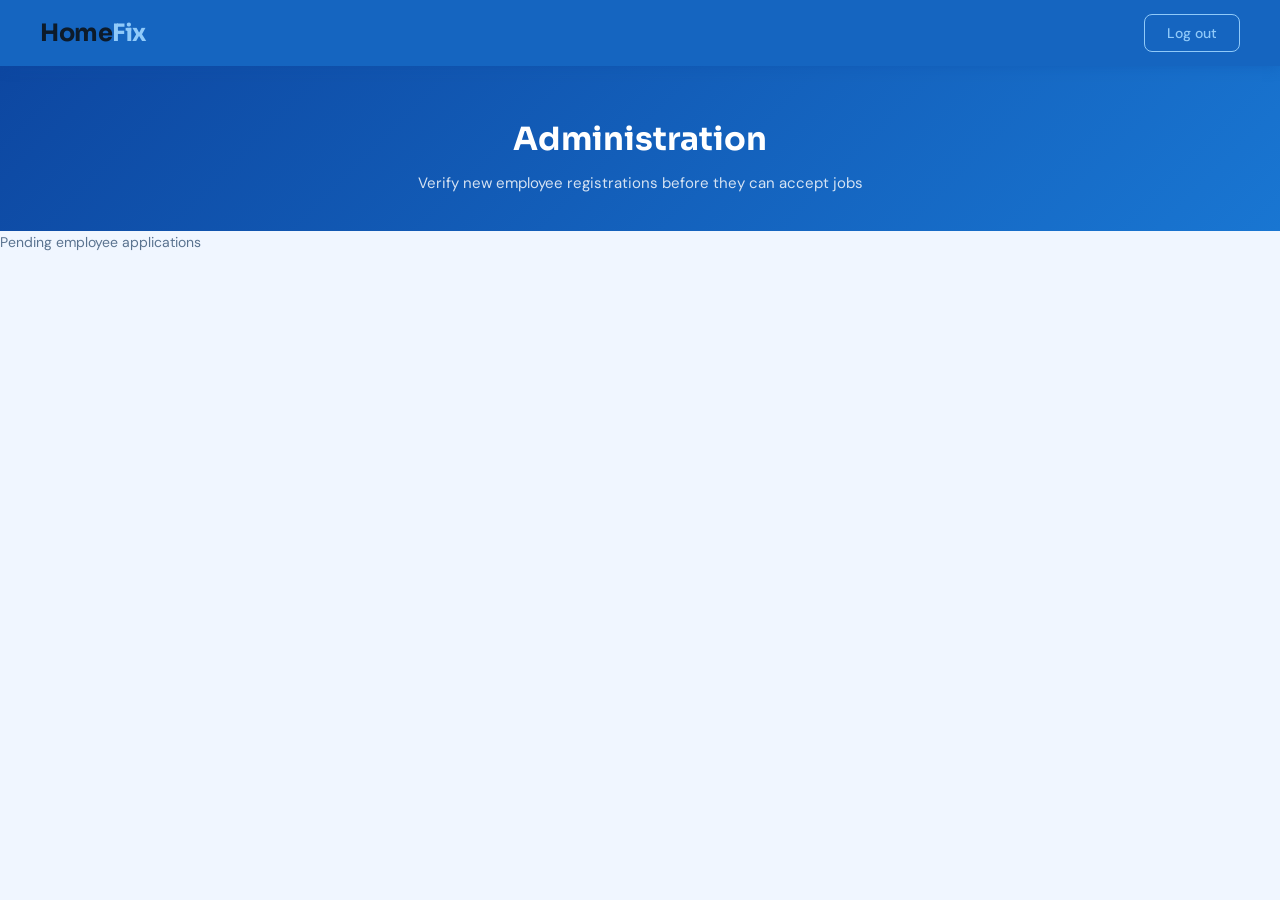
==== frontend-part/admin-panel.html @ 79eea4db "Add admin panel page" ====
<!DOCTYPE html>
<html lang="en">

<head>
    <meta charset="UTF-8" />
    <meta name="viewport" content="width=device-width, initial-scale=1.0" />
    <title>HomeFix – Admin</title>
    <link rel="stylesheet" href="style.css" />
    <link href="https://fonts.googleapis.com/css2?family=DM+Sans:wght@400;500;600&family=Sora:wght@600;700&display=swap"
        rel="stylesheet" />
</head>

<body>
    <nav class="nav">
        <a href="index.html" class="logo" style="text-decoration:none;color:inherit">Home<span>Fix</span></a>
        <div class="nav-btns">
            <button class="btn-outline" onclick="handleLogout()">Log out</button>
        </div>
    </nav>

    <section class="dash-search-section">
        <h1>Administration</h1>
        <p>Verify new employee registrations before they can accept jobs</p>
    </section>

    <section class="panel-stack">
        <div class="grid-header" style="margin:0 0 14px;">
            <span>Pending employee applications</span>
        </div>
        <div class="bookings-list" id="adminPendingList"></div>
        <p class="no-results" id="adminNoPending" style="display:none">No pending applications.</p>
    </section>

    <script src="mock-data.js"></script>
    <script src="app.js"></script>
</body>

</html>
---- frontend-part/style.css ----
/* --- Reset & Base --- */
*,
*::before,
*::after {
    margin: 0;
    padding: 0;
    box-sizing: border-box;
}

/*:root {
  --blue-dark:    #0d47a1;
  --blue-main:    #1565c0;
  --blue-mid:     #1976d2;
  --blue-light:   #42a5f5;
  --blue-pale:    #e3f2fd;
  --blue-soft:    #f0f6ff;
  --accent:       #90caf9;
  --white:        #ffffff;
  --text-primary: #0d1b2a;
  --text-muted:   #5a7390;
  --radius-sm:    8px;
  --radius-md:    12px;
  --radius-lg:    16px;
  --radius-xl:    24px;
  --shadow-card:  0 2px 16px rgba(21,101,192,.10);
  --font-head:    'Sora', sans-serif;
  --font-body:    'DM Sans', sans-serif;
}*/



:root {
    --blue-dark: #0d47a1;
    --blue-main: #1565c0;
    --blue-mid: #1976d2;
    --blue-light: #42a5f5;
    --blue-pale: #e3f2fd;
    --blue-soft: #f0f6ff;
    --accent: #90caf9;
    --white: #ffffff;
    --text-primary: #0d1b2a;
    --text-muted: #5a7390;
    --radius-sm: 8px;
    --radius-md: 12px;
    --radius-lg: 16px;
    --radius-xl: 24px;
    --shadow-card: 0 2px 16px rgba(21, 101, 192, .10);
    --font-head: 'Sora', sans-serif;
    --font-body: 'DM Sans', sans-serif;
}

html {
    scroll-behavior: smooth;
}

body {
    font-family: var(--font-body);
    background: var(--blue-soft);
    color: var(--text-primary);
    line-height: 1.6;
}

/* ===========================
   NAVBAR
   =========================== */
.nav {
    background: var(--blue-main);
    padding: 0 2.5rem;
    height: 66px;
    display: flex;
    align-items: center;
    justify-content: space-between;
    position: sticky;
    top: 0;
    z-index: 100;
    box-shadow: 0 2px 12px rgba(13, 71, 161, .25);
}

.logo {
    font-family: var(--font-head);
    font-size: 24px;
    font-weight: 700;
    color: var(--white);
    letter-spacing: -0.5px;
}

.logo span {
    color: var(--accent);
}

.nav-btns {
    display: flex;
    gap: 10px;
}

.btn-outline {
    background: transparent;
    border: 1.5px solid var(--accent);
    color: var(--accent);
    padding: 9px 22px;
    border-radius: var(--radius-sm);
    cursor: pointer;
    font-size: 14px;
    font-weight: 500;
    font-family: var(--font-body);
    transition: all .2s;
}

.btn-outline:hover {
    background: var(--accent);
    color: var(--blue-dark);
}

.btn-solid {
    background: var(--white);
    border: 1.5px solid var(--white);
    color: var(--blue-main);
    padding: 9px 22px;
    border-radius: var(--radius-sm);
    cursor: pointer;
    font-size: 14px;
    font-weight: 600;
    font-family: var(--font-body);
    transition: all .2s;
}

.btn-solid:hover {
    background: var(--blue-pale);
    border-color: var(--blue-pale);
}

/* ===========================
   HERO
   =========================== */
/*  .hero {
  background: linear-gradient(135deg, var(--blue-dark) 0%, var(--blue-main) 55%, var(--blue-mid) 100%);
  padding: 72px 2.5rem 80px;
  display: flex;
  align-items: center;
  justify-content: space-between;
  gap: 40px;
  flex-wrap: wrap;
} */

/* .hero {
  background: linear-gradient(135deg, var(--blue-dark) 0%, var(--blue-main) 55%, var(--blue-mid) 100%);
  padding: 72px 2.5rem 80px;
  display: flex;
  flex-direction: column;
  align-items: center;
  text-align: center;
  gap: 40px;
} */
.hero {
    background: linear-gradient(180deg, #03325c 0%, #5b82ad 50%, #073da7 100%);
    padding: 72px 2.5rem 80px;
    display: flex;
    flex-direction: column;
    align-items: center;
    text-align: center;
    gap: 40px;
}


.hero-content {
    flex: 1;
    min-width: 300px;
    max-width: 560px;
}

.hero-badge {
    display: inline-block;
    background: rgba(144, 202, 249, .18);
    color: var(--accent);
    border: 1px solid rgba(144, 202, 249, .35);
    padding: 6px 14px;
    border-radius: 100px;
    font-size: 13px;
    font-weight: 500;
    margin-bottom: 20px;
}

.hero h1 {
    font-family: var(--font-head);
    font-size: 46px;
    font-weight: 700;
    color: var(--white);
    line-height: 1.15;
    margin-bottom: 16px;
}

.hero h1 span {
    color: var(--accent);
}

.hero p {
    font-size: 16px;
    color: rgba(255, 255, 255, .82);
    margin-bottom: 32px;
    line-height: 1.7;
}

.search-bar {
    background: var(--white);
    border-radius: var(--radius-md);
    padding: 8px 8px 8px 16px;
    display: flex;
    align-items: center;
    gap: 10px;
    max-width: 500px;
    box-shadow: 0 4px 24px rgba(0, 0, 0, .18);
}

.search-bar input {
    flex: 1;
    border: none;
    outline: none;
    font-size: 15px;
    font-family: var(--font-body);
    color: var(--text-primary);
    background: transparent;
}

.search-bar button {
    background: var(--blue-main);
    color: var(--white);
    border: none;
    padding: 10px 22px;
    border-radius: var(--radius-sm);
    cursor: pointer;
    font-size: 14px;
    font-weight: 600;
    font-family: var(--font-body);
    transition: background .2s;
}

.search-bar button:hover {
    background: var(--blue-mid);
}

.hero-tags {
    display: flex;
    flex-wrap: wrap;
    gap: 8px;
    margin-top: 18px;
}

.hero-tags span {
    background: rgba(255, 255, 255, .12);
    color: rgba(255, 255, 255, .88);
    padding: 6px 14px;
    border-radius: 100px;
    font-size: 13px;
    cursor: pointer;
    border: 1px solid rgba(255, 255, 255, .2);
    transition: all .2s;
}

.hero-tags span:hover {
    background: rgba(255, 255, 255, .22);
    color: var(--white);
}

/* Hero visual cards 
.hero-visual {
  display: flex;
  flex-direction: column;
  gap: 12px;
  flex-shrink: 0;
} */


/*.hero-visual {
  display: flex;
  flex-direction: column;
  align-items: center;
  gap: 12px;
}

.hero-card { width: 320px; }
.hero-card:nth-child(2) { margin-left: 0; }
.hero-card:nth-child(3) { margin-left: 0; }*/
/* .hero-visual {
  display: flex;
  flex-wrap: wrap;
  justify-content: center;
  gap: 12px;
  max-width: 520px;
}

.hero-card { width: 240px; }
.hero-card:nth-child(2) { margin-left: 0; }
.hero-card:nth-child(3) { margin-left: 0; }  */
.hero-visual {
    display: flex;
    flex-direction: row;
    justify-content: center;
    gap: 20px;
    flex-wrap: nowrap;
}

.hero-card {
    width: 200px;
    margin-left: 0 !important;
}





.hero-card {
    background: rgba(255, 255, 255, .95);
    border-radius: var(--radius-md);
    padding: 14px 16px;
    display: flex;
    align-items: center;
    gap: 12px;
    min-width: 230px;
    box-shadow: var(--shadow-card);
    animation: floatIn .6s ease forwards;
    opacity: 0;
}

.hero-card:nth-child(1) {
    animation-delay: .1s;
}

.hero-card:nth-child(2) {
    animation-delay: .25s;
    margin-left: 20px;
}

.hero-card:nth-child(3) {
    animation-delay: .4s;
    margin-left: 10px;
}

@keyframes floatIn {
    from {
        opacity: 0;
        transform: translateY(16px);
    }

    to {
        opacity: 1;
        transform: translateY(0);
    }
}

.hc-avatar {
    width: 42px;
    height: 42px;
    border-radius: 50%;
    background: var(--blue-pale);
    color: var(--blue-main);
    font-size: 14px;
    font-weight: 600;
    display: flex;
    align-items: center;
    justify-content: center;
    flex-shrink: 0;
}

.hc-avatar.teal {
    background: #e0f2f1;
    color: #00695c;
}

.hc-avatar.amber {
    background: #fff8e1;
    color: #f57f17;
}

.hc-info {
    flex: 1;
}

.hc-info strong {
    display: block;
    font-size: 14px;
    font-weight: 600;
    color: var(--text-primary);
}

.hc-info span {
    font-size: 12px;
    color: var(--text-muted);
}

.hc-badge {
    background: #e8f5e9;
    color: #2e7d32;
    font-size: 11px;
    font-weight: 600;
    padding: 4px 10px;
    border-radius: 100px;
}

/* ===========================
   SERVICES
   =========================== */
.services {
    padding: 72px 2.5rem;
    background: var(--blue-soft);
}

.section-header {
    text-align: center;
    margin-bottom: 40px;
}

.section-header h2 {
    font-family: var(--font-head);
    font-size: 30px;
    font-weight: 700;
    color: var(--blue-main);
    margin-bottom: 8px;
}

.section-header p {
    font-size: 15px;
    color: var(--text-muted);
}

/*.cards {
  display: grid;
  grid-template-columns: repeat(auto-fit, minmax(150px, 1fr));
  gap: 16px;
  max-width: 900px;
  margin: 0 auto;
} */

.cards {
    display: grid;
    grid-template-columns: repeat(3, 1fr);
    gap: 16px;
    max-width: 560px;
    margin: 0 auto;
}




.card {
    background: var(--white);
    border-radius: var(--radius-lg);
    padding: 28px 14px 22px;
    cursor: pointer;
    border: 1.5px solid var(--blue-pale);
    transition: all .22s;
    display: flex;
    flex-direction: column;
    align-items: center;
    gap: 10px;
    text-align: center;
    box-shadow: var(--shadow-card);
}

.card:hover {
    border-color: var(--blue-main);
    background: #e8f4fe;
    transform: translateY(-3px);
    box-shadow: 0 6px 24px rgba(21, 101, 192, .16);
}

.card-icon {
    width: 56px;
    height: 56px;
    border-radius: 50%;
    background: var(--blue-pale);
    display: flex;
    align-items: center;
    justify-content: center;
    font-size: 24px;
}

.card h3 {
    font-size: 15px;
    font-weight: 600;
    color: var(--blue-main);
}

.card p {
    font-size: 12px;
    color: var(--text-muted);
    line-height: 1.5;
}

/* ===========================
   HOW IT WORKS
   =========================== */
.how {
    padding: 72px 2.5rem;
    background: var(--white);
}

.steps {
    display: flex;
    align-items: center;
    justify-content: center;
    flex-wrap: wrap;
    gap: 8px;
    max-width: 800px;
    margin: 0 auto;
}

.step {
    text-align: center;
    padding: 24px 20px;
    flex: 1;
    min-width: 160px;
    max-width: 210px;
}

.step-num {
    width: 44px;
    height: 44px;
    border-radius: 50%;
    background: var(--blue-main);
    color: var(--white);
    font-family: var(--font-head);
    font-size: 18px;
    font-weight: 700;
    display: flex;
    align-items: center;
    justify-content: center;
    margin: 0 auto 14px;
}

.step h4 {
    font-size: 16px;
    font-weight: 600;
    margin-bottom: 8px;
    color: var(--text-primary);
}

.step p {
    font-size: 13px;
    color: var(--text-muted);
    line-height: 1.6;
}

.step-arrow {
    font-size: 24px;
    color: var(--accent);
    font-weight: 300;
    padding-bottom: 20px;
    flex-shrink: 0;
}

/* ===========================
   STATS
   =========================== */
.stats {
    background: var(--blue-main);
    padding: 40px 2.5rem;
    display: flex;
    align-items: center;
    justify-content: center;
    flex-wrap: wrap;
    gap: 0;
}

.stat {
    display: flex;
    flex-direction: column;
    align-items: center;
    padding: 12px 48px;
}

.stat strong {
    font-family: var(--font-head);
    font-size: 34px;
    font-weight: 700;
    color: var(--white);
    line-height: 1.1;
}

.stat span {
    font-size: 13px;
    color: var(--accent);
    margin-top: 4px;
}

.stat-divider {
    width: 1px;
    height: 50px;
    background: rgba(144, 202, 249, .3);
}

/* ===========================
   CTA
   =========================== */
.cta {
    background: var(--blue-soft);
    padding: 72px 2.5rem;
    text-align: center;
}

.cta h2 {
    font-family: var(--font-head);
    font-size: 32px;
    font-weight: 700;
    color: var(--blue-main);
    margin-bottom: 10px;
}

.cta p {
    font-size: 15px;
    color: var(--text-muted);
    margin-bottom: 32px;
}

.cta-btns {
    display: flex;
    gap: 14px;
    justify-content: center;
    flex-wrap: wrap;
}

.btn-cta-white {
    background: var(--blue-main);
    color: var(--white);
    border: none;
    padding: 14px 32px;
    border-radius: var(--radius-sm);
    cursor: pointer;
    font-size: 15px;
    font-weight: 600;
    font-family: var(--font-body);
    transition: background .2s;
}

.btn-cta-white:hover {
    background: var(--blue-dark);
}

.btn-cta-ghost {
    background: transparent;
    color: var(--blue-main);
    border: 1.5px solid var(--blue-main);
    padding: 14px 32px;
    border-radius: var(--radius-sm);
    cursor: pointer;
    font-size: 15px;
    font-weight: 600;
    font-family: var(--font-body);
    transition: all .2s;
}

.btn-cta-ghost:hover {
    background: var(--blue-pale);
}

/* ===========================
   FOOTER
   =========================== */
.footer {
    background: var(--blue-dark);
    padding: 24px 2rem;
    text-align: center;
}

.footer-logo {
    font-family: var(--font-head);
    font-size: 20px;
    font-weight: 700;
    color: var(--white);
    margin-bottom: 6px;
}

.footer-logo span {
    color: var(--accent);
}

.footer p {
    font-size: 13px;
    color: var(--accent);
    opacity: .8;
}

/* ===========================
   MODAL
   =========================== */
.overlay {
    display: none;
    position: fixed;
    inset: 0;
    background: rgba(13, 27, 42, .55);
    z-index: 200;
    align-items: center;
    justify-content: center;
    padding: 16px;
    backdrop-filter: blur(2px);
}

.overlay.active {
    display: flex;
}

.modal {
    background: var(--white);
    border-radius: var(--radius-xl);
    padding: 36px 32px;
    width: 100%;
    max-width: 420px;
    position: relative;
    box-shadow: 0 16px 48px rgba(13, 71, 161, .22);
    animation: modalIn .25s ease;
}

@keyframes modalIn {
    from {
        opacity: 0;
        transform: scale(.96) translateY(10px);
    }

    to {
        opacity: 1;
        transform: scale(1) translateY(0);
    }
}

.close-btn {
    position: absolute;
    top: 16px;
    right: 18px;
    background: none;
    border: none;
    font-size: 18px;
    cursor: pointer;
    color: var(--text-muted);
    line-height: 1;
    transition: color .15s;
}

.close-btn:hover {
    color: var(--text-primary);
}

.modal h2 {
    font-family: var(--font-head);
    font-size: 24px;
    font-weight: 700;
    color: var(--blue-main);
    margin-bottom: 4px;
}

.modal-sub {
    font-size: 14px;
    color: var(--text-muted);
    margin-bottom: 22px;
}

.role-tabs {
    display: flex;
    gap: 8px;
    margin-bottom: 20px;
}

.role-tab {
    flex: 1;
    padding: 9px;
    border: 1.5px solid var(--blue-pale);
    border-radius: var(--radius-sm);
    cursor: pointer;
    font-size: 13px;
    font-weight: 500;
    color: var(--text-muted);
    background: #f8fbff;
    transition: all .2s;
    text-align: center;
    user-select: none;
}

.role-tab:hover {
    border-color: var(--accent);
    color: var(--blue-main);
}

.role-tab.active {
    border-color: var(--blue-main);
    color: var(--blue-main);
    background: var(--blue-pale);
    font-weight: 600;
}

.modal input,
.modal select {
    width: 100%;
    padding: 11px 14px;
    border: 1.5px solid var(--blue-pale);
    border-radius: var(--radius-sm);
    font-size: 14px;
    font-family: var(--font-body);
    margin-bottom: 14px;
    outline: none;
    background: #f8fbff;
    color: var(--text-primary);
    transition: border .2s;
}

.modal input:focus,
.modal select:focus {
    border-color: var(--blue-main);
    background: var(--white);
}

.forgot {
    text-align: right;
    margin-top: -8px;
    margin-bottom: 14px;
}

.forgot a {
    font-size: 13px;
    color: var(--blue-main);
    text-decoration: none;
}

.forgot a:hover {
    text-decoration: underline;
}

.btn-main {
    width: 100%;
    background: var(--blue-main);
    color: var(--white);
    border: none;
    padding: 13px;
    border-radius: var(--radius-sm);
    font-size: 15px;
    font-weight: 600;
    font-family: var(--font-body);
    cursor: pointer;
    transition: background .2s;
    margin-top: 4px;
}

.btn-main:hover {
    background: var(--blue-dark);
}

.switch {
    text-align: center;
    margin-top: 16px;
    font-size: 13px;
    color: var(--text-muted);
}

.switch a {
    color: var(--blue-main);
    cursor: pointer;
    font-weight: 600;
    text-decoration: none;
}

.switch a:hover {
    text-decoration: underline;
}

/* ===========================
   RESPONSIVE
   =========================== */
@media (max-width: 768px) {
    .hero {
        flex-direction: column;
        padding: 48px 1.5rem 56px;
        text-align: center;
    }

    .hero h1 {
        font-size: 34px;
    }

    .hero-tags {
        justify-content: center;
    }

    .hero-visual {
        width: 100%;
        align-items: center;
    }

    .hero-card {
        width: 100%;
        max-width: 320px;
    }

    .hero-card.offset,
    .hero-card.offset2 {
        margin-left: 0;
    }

    .nav {
        padding: 0 1rem;
    }

    .logo {
        font-size: 20px;
    }

    .steps {
        flex-direction: column;
    }

    .step-arrow {
        transform: rotate(90deg);
    }

    .stats {
        gap: 16px;
    }

    .stat-divider {
        display: none;
    }

    .stat {
        padding: 10px 20px;
    }

    .modal {
        padding: 28px 20px;
    }

    .cards {
        grid-template-columns: repeat(auto-fit, minmax(130px, 1fr));
    }
}

/* === USER DASHBOARD === */
.nav-link {
    color: #90caf9;
    text-decoration: none;
    font-size: 14px;
    font-weight: 500;
    padding: 9px 16px;
    transition: color .2s;
}

.nav-link:hover {
    color: #fff;
}

.dash-search-section {
    background: linear-gradient(135deg, #0d47a1, #1976d2);
    padding: 48px 2.5rem 36px;
    text-align: center;
    color: #fff;
}

.dash-search-section h1 {
    font-family: var(--font-head);
    font-size: 32px;
    font-weight: 700;
    margin-bottom: 6px;
}

.dash-search-section p {
    opacity: .82;
    font-size: 15px;
}

.filters {
    display: flex;
    gap: 12px;
    justify-content: center;
    flex-wrap: wrap;
    margin-top: 20px;
}

.filter-group {
    display: flex;
    flex-direction: column;
    align-items: flex-start;
    gap: 4px;
}

.filter-group label {
    font-size: 12px;
    color: rgba(255, 255, 255, .75);
    font-weight: 500;
}

.filter-group select {
    padding: 8px 14px;
    border-radius: var(--radius-sm);
    border: 1.5px solid rgba(255, 255, 255, .25);
    background: rgba(255, 255, 255, .12);
    color: #fff;
    font-size: 13px;
    font-family: var(--font-body);
    outline: none;
    cursor: pointer;
    min-width: 140px;
}

.filter-group select option {
    background: #1565c0;
    color: #fff;
}

.cat-pills {
    display: flex;
    flex-wrap: wrap;
    gap: 8px;
    justify-content: center;
    margin-top: 20px;
}

.pill {
    background: rgba(255, 255, 255, .12);
    color: rgba(255, 255, 255, .88);
    border: 1px solid rgba(255, 255, 255, .22);
    padding: 7px 16px;
    border-radius: 100px;
    font-size: 13px;
    cursor: pointer;
    transition: all .2s;
}

.pill:hover,
.pill.active {
    background: #fff;
    color: #1565c0;
    font-weight: 600;
    border-color: #fff;
}

.emp-grid-section {
    padding: 36px 2.5rem 60px;
    max-width: 1100px;
    margin: 0 auto;
}

.grid-header {
    font-size: 14px;
    color: var(--text-muted);
    margin-bottom: 20px;
}

.emp-grid {
    display: grid;
    grid-template-columns: repeat(auto-fill, minmax(240px, 1fr));
    gap: 20px;
}

.emp-card {
    background: #fff;
    border-radius: var(--radius-lg);
    padding: 24px 20px;
    border: 1.5px solid var(--blue-pale);
    box-shadow: var(--shadow-card);
    transition: all .22s;
    display: flex;
    flex-direction: column;
    gap: 10px;
}

.emp-card:hover {
    border-color: var(--blue-main);
    transform: translateY(-3px);
    box-shadow: 0 6px 24px rgba(21, 101, 192, .16);
}

.emp-card-top {
    display: flex;
    align-items: center;
    gap: 12px;
}

.emp-avatar {
    width: 50px;
    height: 50px;
    border-radius: 50%;
    background: var(--blue-pale);
    color: var(--blue-main);
    font-size: 16px;
    font-weight: 600;
    display: flex;
    align-items: center;
    justify-content: center;
    flex-shrink: 0;
    font-family: var(--font-head);
}

.emp-name {
    font-size: 15px;
    font-weight: 600;
    color: var(--text-primary);
}

.emp-service {
    font-size: 12px;
    color: var(--blue-main);
    background: var(--blue-pale);
    padding: 3px 10px;
    border-radius: 100px;
    font-weight: 500;
    display: inline-block;
}

.emp-rating {
    font-size: 13px;
    color: var(--text-muted);
}

.emp-rating strong {
    color: var(--text-primary);
}

.emp-bio {
    font-size: 13px;
    color: var(--text-muted);
    line-height: 1.55;
}

.emp-avail {
    font-size: 12px;
    font-weight: 600;
    padding: 4px 10px;
    border-radius: 100px;
    display: inline-block;
    width: fit-content;
}

.emp-avail.available {
    background: #e8f5e9;
    color: #2e7d32;
}

.emp-avail.busy {
    background: #fff3e0;
    color: #e65100;
}

.emp-card .btn-profile {
    margin-top: 4px;
    width: 100%;
    background: var(--blue-main);
    color: #fff;
    border: none;
    padding: 10px;
    border-radius: var(--radius-sm);
    font-size: 14px;
    font-weight: 600;
    font-family: var(--font-body);
    cursor: pointer;
    transition: background .2s;
}

.emp-card .btn-profile:hover {
    background: var(--blue-dark);
}

.no-results {
    text-align: center;
    color: var(--text-muted);
    font-size: 15px;
    padding: 48px 0;
}

@media (max-width: 768px) {
    .emp-grid-section {
        padding: 24px 1rem 40px;
    }

    .dash-search-section {
        padding: 36px 1rem 28px;
    }

    .dash-search-section h1 {
        font-size: 24px;
    }
}

/* === EMPLOYEE PROFILE === */
.profile-section {
    padding: 40px 2.5rem 60px;
    max-width: 1000px;
    margin: 0 auto;
}

.profile-card {
    display: flex;
    gap: 32px;
    align-items: flex-start;
    flex-wrap: wrap;
}

.profile-left {
    background: #fff;
    border-radius: var(--radius-lg);
    border: 1.5px solid var(--blue-pale);
    box-shadow: var(--shadow-card);
    padding: 32px 24px;
    display: flex;
    flex-direction: column;
    align-items: center;
    gap: 12px;
    text-align: center;
    flex: 0 0 240px;
}

.profile-avatar {
    width: 80px;
    height: 80px;
    border-radius: 50%;
    background: var(--blue-pale);
    color: var(--blue-main);
    font-size: 26px;
    font-weight: 700;
    display: flex;
    align-items: center;
    justify-content: center;
    font-family: var(--font-head);
}

.profile-name {
    font-family: var(--font-head);
    font-size: 20px;
    font-weight: 700;
    color: var(--text-primary);
}

.profile-rating {
    font-size: 14px;
    color: var(--text-muted);
}

.profile-rating strong {
    color: var(--text-primary);
}

.profile-bio {
    font-size: 13px;
    color: var(--text-muted);
    line-height: 1.6;
}

/*    .btn-whatsapp {
    display: flex;
    align-items: center;
    gap: 8px;
    background: #25d366;
    color: #fff;
    text-decoration: none;
    padding: 12px 20px;
    border-radius: var(--radius-sm);
    font-size: 14px;
    font-weight: 600;
    font-family: var(--font-body);
    transition: background .2s;
    margin-top: 6px;
    width: 100%;
    justify-content: center;
}

.btn-whatsapp:hover {
    background: #1ebe57;
} */

.profile-right {
    flex: 1;
    min-width: 280px;
    display: flex;
    flex-direction: column;
    gap: 24px;
}

.reviews-header h2 {
    font-family: var(--font-head);
    font-size: 20px;
    font-weight: 700;
    color: var(--blue-main);
}

.reviews-list {
    display: flex;
    flex-direction: column;
    gap: 14px;
}

.review-item {
    background: #fff;
    border-radius: var(--radius-md);
    border: 1.5px solid var(--blue-pale);
    padding: 16px 18px;
    box-shadow: var(--shadow-card);
}

.review-top {
    display: flex;
    align-items: center;
    justify-content: space-between;
    margin-bottom: 6px;
}

.review-author {
    font-size: 14px;
    font-weight: 600;
    color: var(--text-primary);
}

.review-stars {
    color: #f59e0b;
    font-size: 14px;
}

.review-date {
    font-size: 12px;
    color: var(--text-muted);
    margin-bottom: 8px;
}

.review-text {
    font-size: 13px;
    color: var(--text-muted);
    line-height: 1.6;
}

.review-form {
    background: #fff;
    border-radius: var(--radius-lg);
    border: 1.5px solid var(--blue-pale);
    padding: 24px 20px;
    box-shadow: var(--shadow-card);
    display: flex;
    flex-direction: column;
    gap: 14px;
}

.review-form h3 {
    font-family: var(--font-head);
    font-size: 17px;
    font-weight: 700;
    color: var(--blue-main);
}

.star-picker {
    display: flex;
    gap: 6px;
}

.star-picker span {
    font-size: 28px;
    color: #d1d5db;
    cursor: pointer;
    transition: color .15s;
    line-height: 1;
}

.star-picker span.active {
    color: #f59e0b;
}

.review-form textarea {
    width: 100%;
    padding: 11px 14px;
    border: 1.5px solid var(--blue-pale);
    border-radius: var(--radius-sm);
    font-size: 14px;
    font-family: var(--font-body);
    outline: none;
    resize: vertical;
    min-height: 90px;
    color: var(--text-primary);
    background: #f8fbff;
    transition: border .2s;
}

.review-form textarea:focus {
    border-color: var(--blue-main);
    background: #fff;
}

@media (max-width: 768px) {
    .profile-section {
        padding: 24px 1rem 40px;
    }

    .profile-left {
        flex: 1 1 100%;
    }
}

/* ===========================
   MY ACCOUNT

.account-section {
  max-width: 860px;
  margin: 0 auto;
  padding: 40px 2.5rem 60px;
}
 
.account-header {
  display: flex;
  align-items: center;
  gap: 18px;
  margin-bottom: 32px;
}
 
.account-avatar {
  width: 68px;
  height: 68px;
  border-radius: 50%;
  background: var(--blue-pale);
  color: var(--blue-main);
  font-size: 22px;
  font-weight: 700;
  font-family: var(--font-head);
  display: flex;
  align-items: center;
  justify-content: center;
  flex-shrink: 0;
}
 
.account-header h1 {
  font-family: var(--font-head);
  font-size: 22px;
  font-weight: 700;
  color: var(--text-primary);
  margin-bottom: 4px;
}
.account-header p { font-size: 14px; color: var(--text-muted); }
 
.account-tabs {
  display: flex;
  gap: 4px;
  border-bottom: 2px solid var(--blue-pale);
  margin-bottom: 28px;
}
 
.acc-tab {
  background: none;
  border: none;
  padding: 10px 24px;
  font-size: 15px;
  font-weight: 500;
  font-family: var(--font-body);
  color: var(--text-muted);
  cursor: pointer;
  border-bottom: 2.5px solid transparent;
  margin-bottom: -2px;
  transition: all .2s;
}
.acc-tab:hover { color: var(--blue-main); }
.acc-tab.active {
  color: var(--blue-main);
  border-bottom-color: var(--blue-main);
  font-weight: 600;
}
 
.form-card {
  background: #fff;
  border-radius: var(--radius-lg);
  border: 1.5px solid var(--blue-pale);
  padding: 28px 24px;
  box-shadow: var(--shadow-card);
}
 
.form-card h2 {
  font-family: var(--font-head);
  font-size: 17px;
  font-weight: 700;
  color: var(--blue-main);
  margin-bottom: 20px;
}
 
.form-row {
  display: grid;
  grid-template-columns: 1fr 1fr;
  gap: 16px;
  margin-bottom: 16px;
}
 
.form-group { display: flex; flex-direction: column; gap: 6px; }
.form-group label { font-size: 13px; font-weight: 500; color: var(--text-muted); }
.form-group input {
  padding: 10px 14px;
  border: 1.5px solid var(--blue-pale);
  border-radius: var(--radius-sm);
  font-size: 14px;
  font-family: var(--font-body);
  outline: none;
  background: #f8fbff;
  color: var(--text-primary);
  transition: border .2s;
}
.form-group input:focus { border-color: var(--blue-main); background: #fff; }
 
.bookings-list { display: flex; flex-direction: column; gap: 14px; }
 
.booking-card {
  background: #fff;
  border-radius: var(--radius-lg);
  border: 1.5px solid var(--blue-pale);
  padding: 18px 20px;
  box-shadow: var(--shadow-card);
  display: flex;
  align-items: center;
  gap: 16px;
  flex-wrap: wrap;
}
 
.booking-avatar {
  width: 46px;
  height: 46px;
  border-radius: 50%;
  background: var(--blue-pale);
  color: var(--blue-main);
  font-size: 14px;
  font-weight: 700;
  font-family: var(--font-head);
  display: flex;
  align-items: center;
  justify-content: center;
  flex-shrink: 0;
}
 
.booking-info { flex: 1; min-width: 140px; }
.booking-info strong { display: block; font-size: 15px; font-weight: 600; color: var(--text-primary); }
.booking-info span   { font-size: 13px; color: var(--text-muted); }
.booking-date        { font-size: 13px; color: var(--text-muted); }
 
.booking-status {
  font-size: 12px;
  font-weight: 600;
  padding: 4px 12px;
  border-radius: 100px;
}
.booking-status.contacted { background: #e3f2fd; color: #1565c0; }
.booking-status.completed { background: #e8f5e9; color: #2e7d32; }
 
.booking-card .btn-view {
  background: transparent;
  border: 1.5px solid var(--blue-main);
  color: var(--blue-main);
  padding: 7px 16px;
  border-radius: var(--radius-sm);
  font-size: 13px;
  font-weight: 600;
  font-family: var(--font-body);
  cursor: pointer;
  transition: all .2s;
}
.booking-card .btn-view:hover { background: var(--blue-main); color: #fff; }
 
.btn-complete {
  background: #e8f5e9;
  border: 1.5px solid #2e7d32;
  color: #2e7d32;
  padding: 7px 16px;
  border-radius: var(--radius-sm);
  font-size: 13px;
  font-weight: 600;
  font-family: var(--font-body);
  cursor: pointer;
  transition: all .2s;
}
.btn-complete:hover { background: #2e7d32; color: #fff; }
 

@media (max-width: 768px) {
  .hero { flex-direction: column; padding: 48px 1.5rem 56px; text-align: center; }
  .hero h1 { font-size: 34px; }
  .hero-tags { justify-content: center; }
  .hero-visual { width: 100%; align-items: center; }
  .hero-card { width: 100%; max-width: 320px; }
  .hero-card.offset, .hero-card.offset2 { margin-left: 0; }
  .nav { padding: 0 1rem; }
  .logo { font-size: 20px; }
  .steps { flex-direction: column; }
  .step-arrow { transform: rotate(90deg); }
  .stats { gap: 16px; }
  .stat-divider { display: none; }
  .stat { padding: 10px 20px; }
  .modal { padding: 28px 20px; }
  .cards { grid-template-columns: repeat(auto-fit, minmax(130px, 1fr)); }
  .emp-grid-section { padding: 24px 1rem 40px; }
  .dash-search-section { padding: 36px 1rem 28px; }
  .dash-search-section h1 { font-size: 24px; }
  .profile-section { padding: 24px 1rem 40px; }
  .profile-left { flex: 1 1 100%; }
  .account-section { padding: 24px 1rem 40px; }
  .form-row { grid-template-columns: 1fr; }
} =========================== */
/* === MY ACCOUNT === */
.account-section {
    max-width: 860px;
    margin: 0 auto;
    padding: 40px 2.5rem 60px;
}

.account-header {
    display: flex;
    align-items: center;
    gap: 18px;
    margin-bottom: 32px;
}

.account-avatar {
    width: 68px;
    height: 68px;
    border-radius: 50%;
    background: var(--blue-pale);
    color: var(--blue-main);
    font-size: 22px;
    font-weight: 700;
    font-family: var(--font-head);
    display: flex;
    align-items: center;
    justify-content: center;
    flex-shrink: 0;
}

.account-header h1 {
    font-family: var(--font-head);
    font-size: 22px;
    font-weight: 700;
    color: var(--text-primary);
    margin-bottom: 4px;
}

.account-header p {
    font-size: 14px;
    color: var(--text-muted);
}

.account-tabs {
    display: flex;
    gap: 4px;
    border-bottom: 2px solid var(--blue-pale);
    margin-bottom: 28px;
}

.acc-tab {
    background: none;
    border: none;
    padding: 10px 24px;
    font-size: 15px;
    font-weight: 500;
    font-family: var(--font-body);
    color: var(--text-muted);
    cursor: pointer;
    border-bottom: 2.5px solid transparent;
    margin-bottom: -2px;
    transition: all .2s;
}

.acc-tab:hover {
    color: var(--blue-main);
}

.acc-tab.active {
    color: var(--blue-main);
    border-bottom-color: var(--blue-main);
    font-weight: 600;
}

.form-card {
    background: #fff;
    border-radius: var(--radius-lg);
    border: 1.5px solid var(--blue-pale);
    padding: 28px 24px;
    box-shadow: var(--shadow-card);
}

.form-card h2 {
    font-family: var(--font-head);
    font-size: 17px;
    font-weight: 700;
    color: var(--blue-main);
    margin-bottom: 20px;
}

.form-row {
    display: grid;
    grid-template-columns: 1fr 1fr;
    gap: 16px;
    margin-bottom: 16px;
}

.form-group {
    display: flex;
    flex-direction: column;
    gap: 6px;
}

.form-group label {
    font-size: 13px;
    font-weight: 500;
    color: var(--text-muted);
}

.form-group input {
    padding: 10px 14px;
    border: 1.5px solid var(--blue-pale);
    border-radius: var(--radius-sm);
    font-size: 14px;
    font-family: var(--font-body);
    outline: none;
    background: #f8fbff;
    color: var(--text-primary);
    transition: border .2s;
}

.form-group input:focus {
    border-color: var(--blue-main);
    background: #fff;
}

.bookings-list {
    display: flex;
    flex-direction: column;
    gap: 14px;
}

.booking-card {
    background: #fff;
    border-radius: var(--radius-lg);
    border: 1.5px solid var(--blue-pale);
    padding: 18px 20px;
    box-shadow: var(--shadow-card);
    display: flex;
    align-items: center;
    gap: 16px;
    flex-wrap: wrap;
}

.booking-avatar {
    width: 46px;
    height: 46px;
    border-radius: 50%;
    background: var(--blue-pale);
    color: var(--blue-main);
    font-size: 14px;
    font-weight: 700;
    font-family: var(--font-head);
    display: flex;
    align-items: center;
    justify-content: center;
    flex-shrink: 0;
}

.booking-info {
    flex: 1;
    min-width: 140px;
}

.booking-info strong {
    display: block;
    font-size: 15px;
    font-weight: 600;
    color: var(--text-primary);
}

.booking-info span {
    font-size: 13px;
    color: var(--text-muted);
}

.booking-date {
    font-size: 13px;
    color: var(--text-muted);
}

.booking-status {
    font-size: 12px;
    font-weight: 600;
    padding: 4px 12px;
    border-radius: 100px;
}

.booking-status.contacted {
    background: #e3f2fd;
    color: #1565c0;
}

.booking-status.completed {
    background: #e8f5e9;
    color: #2e7d32;
}

.booking-card .btn-view {
    background: transparent;
    border: 1.5px solid var(--blue-main);
    color: var(--blue-main);
    padding: 7px 16px;
    border-radius: var(--radius-sm);
    font-size: 13px;
    font-weight: 600;
    font-family: var(--font-body);
    cursor: pointer;
    transition: all .2s;
}

.booking-card .btn-view:hover {
    background: var(--blue-main);
    color: #fff;
}

.btn-complete {
    background: #e8f5e9;
    border: 1.5px solid #2e7d32;
    color: #2e7d32;
    padding: 7px 16px;
    border-radius: var(--radius-sm);
    font-size: 13px;
    font-weight: 600;
    font-family: var(--font-body);
    cursor: pointer;
    transition: all .2s;
}

.btn-complete:hover {
    background: #2e7d32;
    color: #fff;
}

@media (max-width: 768px) {
    .account-section {
        padding: 24px 1rem 40px;
    }

    .form-row {
        grid-template-columns: 1fr;
    }
}

.emp-meta {
    display: flex;
    gap: 12px;
    align-items: center;
}

.emp-area,
.emp-price {
    font-size: 13px;
    color: var(--text-muted);
    font-weight: 500;
}

.btn-request {
    background: var(--blue-main);
    color: #fff;
    border: none;
    padding: 12px 20px;
    border-radius: var(--radius-sm);
    font-size: 14px;
    font-weight: 600;
    font-family: var(--font-body);
    cursor: pointer;
    transition: background .2s;
    margin-top: 6px;
    width: 100%;
}

.btn-request:hover {
    background: var(--blue-dark);
}

.booking-status.pending {
    background: #fff8e1;
    color: #f57f17;
}

.booking-status.confirmed {
    background: #e8f5e9;
    color: #2e7d32;
}

.booking-status.rejected {
    background: #ffebee;
    color: #c62828;
}

.booking-status.cancelled {
    background: #f3e5f5;
    color: #6a1b9a;
}

.booking-status.completed {
    background: #e8f5e9;
    color: #2e7d32;
}

.btn-cancel {
    background: #ffebee;
    border: 1.5px solid #c62828;
    color: #c62828;
    padding: 7px 16px;
    border-radius: var(--radius-sm);
    font-size: 13px;
    font-weight: 600;
    font-family: var(--font-body);
    cursor: pointer;
    transition: all .2s;
}

.btn-cancel:hover {
    background: #c62828;
    color: #fff;
}

/* === PHOTO UPLOAD === */
.photo-upload {
    display: flex;
    align-items: center;
    gap: 14px;
    margin-bottom: 14px;
}

.photo-preview-circle {
    width: 56px;
    height: 56px;
    border-radius: 50%;
    background: var(--blue-pale);
    display: flex;
    align-items: center;
    justify-content: center;
    font-size: 20px;
    overflow: hidden;
    flex-shrink: 0;
}

.photo-label {
    background: transparent;
    border: 1.5px solid var(--blue-main);
    color: var(--blue-main);
    padding: 8px 16px;
    border-radius: var(--radius-sm);
    font-size: 13px;
    font-weight: 600;
    font-family: var(--font-body);
    cursor: pointer;
    transition: all .2s;
}

.photo-label:hover {
    background: var(--blue-pale);
}

.change-photo-link {
    font-size: 13px;
    color: var(--blue-main);
    cursor: pointer;
    text-decoration: underline;
    font-family: var(--font-body);
    margin-top: 4px;
}

.account-header-info {
    display: flex;
    flex-direction: column;
    gap: 4px;
}
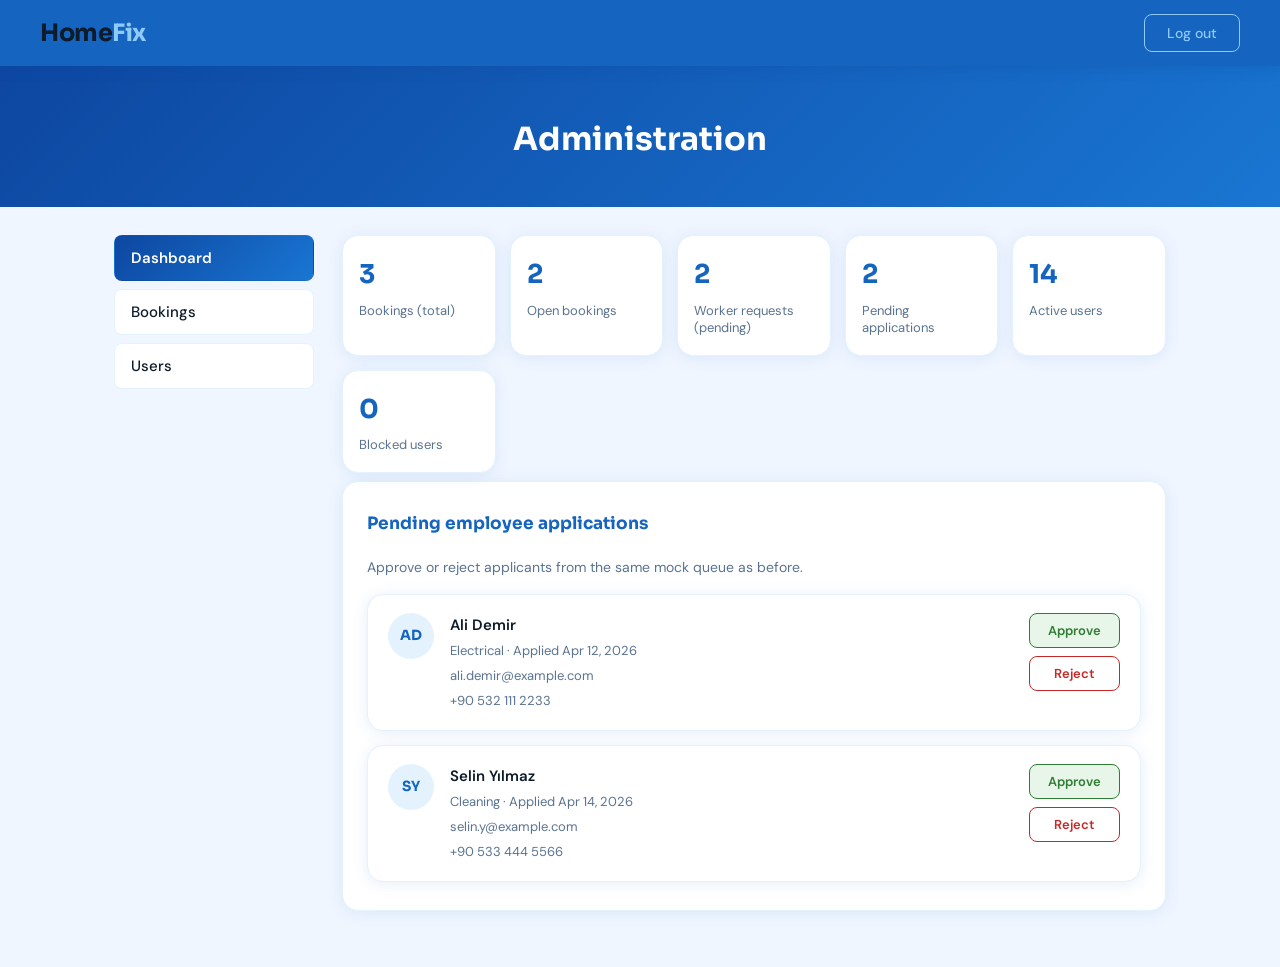
==== commit 983407a7: "Update admin panel page" ====
--- a/frontend-part/admin-panel.html
+++ b/frontend-part/admin-panel.html
@@ -10,7 +10,8 @@
         rel="stylesheet" />
 </head>
 
-<body>
+<body class="page-admin">
+
     <nav class="nav">
         <a href="index.html" class="logo" style="text-decoration:none;color:inherit">Home<span>Fix</span></a>
         <div class="nav-btns">
@@ -20,19 +21,107 @@
 
     <section class="dash-search-section">
         <h1>Administration</h1>
-        <p>Verify new employee registrations before they can accept jobs</p>
     </section>
 
-    <section class="panel-stack">
-        <div class="grid-header" style="margin:0 0 14px;">
-            <span>Pending employee applications</span>
+    <div class="admin-shell" id="adminShell">
+        <aside class="admin-sidebar" role="navigation" aria-label="Admin sections">
+            <button type="button" class="admin-nav-btn active" data-admin-section="dashboard">Dashboard</button>
+            <button type="button" class="admin-nav-btn" data-admin-section="bookings">Bookings</button>
+            <button type="button" class="admin-nav-btn" data-admin-section="users">Users</button>
+        </aside>
+
+        <main class="admin-main">
+
+            <section id="admin-section-dashboard" class="admin-section">
+                <div class="admin-stat-grid" id="adminDashboardStats"></div>
+
+                <div class="form-card" style="margin-top:8px;">
+                    <h2>Pending employee applications</h2>
+                    <p class="panel-hint">Approve or reject applicants from the same mock queue as before.</p>
+                    <div class="bookings-list" id="adminPendingList"></div>
+                    <p class="no-results" id="adminNoPending" style="display:none">No pending applications.</p>
+                </div>
+            </section>
+
+            <section id="admin-section-bookings" class="admin-section" hidden>
+                <div class="form-card">
+                    <h2>All bookings</h2>
+                    <p class="panel-hint">Same data as customer “My Account” bookings; changes stay in sync for the
+                        demo.</p>
+                    <div class="admin-toolbar">
+                        <div class="filter-group" style="margin:0;min-width:180px;">
+                            <label for="adminBookingFilter">Status</label>
+                            <select id="adminBookingFilter">
+                                <option value="all">All</option>
+                                <option value="pending">Pending / confirmed</option>
+                                <option value="completed">Completed</option>
+                                <option value="cancelled">Cancelled</option>
+                            </select>
+                        </div>
+                        <div class="search-bar admin-toolbar-search">
+                            <input type="search" id="adminBookingSearch" placeholder="Search customer, pro, service…"
+                                autocomplete="off" />
+                        </div>
+                    </div>
+                    <div class="admin-table-wrap">
+                        <table class="admin-table" id="adminBookingsTable">
+                            <thead>
+                                <tr>
+                                    <th>Service</th>
+                                    <th>Customer</th>
+                                    <th>Professional</th>
+                                    <th>Status</th>
+                                    <th>Date</th>
+                                    <th>Actions</th>
+                                </tr>
+                            </thead>
+                            <tbody id="adminBookingsTableBody"></tbody>
+                        </table>
+                    </div>
+                    <p class="no-results" id="adminNoBookings" style="display:none">No bookings match your filters.</p>
+                </div>
+            </section>
+
+            <section id="admin-section-users" class="admin-section" hidden>
+                <div class="form-card">
+                    <h2>Users</h2>
+                    <p class="panel-hint">Built from employees, booking customers, worker requests, applicants, and a
+                        demo admin row.</p>
+                    <div class="admin-toolbar">
+                        <div class="search-bar admin-toolbar-search" style="max-width:100%;">
+                            <input type="search" id="adminUserSearch" placeholder="Search by name or role…"
+                                autocomplete="off" />
+                        </div>
+                    </div>
+                    <div class="admin-table-wrap">
+                        <table class="admin-table" id="adminUsersTable">
+                            <thead>
+                                <tr>
+                                    <th>Name</th>
+                                    <th>Role</th>
+                                    <th>Status</th>
+                                    <th>Action</th>
+                                </tr>
+                            </thead>
+                            <tbody id="adminUsersTableBody"></tbody>
+                        </table>
+                    </div>
+                    <p class="no-results" id="adminNoUsers" style="display:none">No users match your search.</p>
+                </div>
+            </section>
+
+        </main>
+    </div>
+
+    <div class="overlay" id="adminDetailOverlay" onclick="closeAdminDetailOutside(event)">
+        <div class="modal admin-detail-modal" role="dialog" aria-modal="true" onclick="event.stopPropagation()">
+            <button type="button" class="close-btn" onclick="closeAdminDetailModal()">✕</button>
+            <div id="adminDetailModalBody"></div>
         </div>
-        <div class="bookings-list" id="adminPendingList"></div>
-        <p class="no-results" id="adminNoPending" style="display:none">No pending applications.</p>
-    </section>
+    </div>
 
     <script src="mock-data.js"></script>
     <script src="app.js"></script>
 </body>
 
-</html>
+</html>
--- a/frontend-part/style.css
+++ b/frontend-part/style.css
@@ -783,6 +783,23 @@
     color: var(--blue-main);
     background: var(--blue-pale);
     font-weight: 600;
+}
+
+.login-demo-hint {
+    font-size: 12px;
+    color: var(--text-muted);
+    line-height: 1.45;
+    margin: -8px 0 14px;
+}
+
+.login-error {
+    font-size: 13px;
+    color: #c62828;
+    margin-bottom: 12px;
+    padding: 8px 10px;
+    border-radius: var(--radius-sm);
+    background: #ffebee;
+    border: 1px solid #ffcdd2;
 }
 
 .modal input,
@@ -1955,4 +1972,333 @@
     display: flex;
     flex-direction: column;
     gap: 4px;
+}
+
+/* === Employee & admin panels === */
+.panel-stack {
+    max-width: 860px;
+    margin: 0 auto;
+    padding: 32px 1.5rem 56px;
+}
+
+.panel-hint {
+    font-size: 14px;
+    color: var(--text-muted);
+    margin: 0 0 16px;
+    line-height: 1.45;
+}
+
+.panel-availability-card h2 {
+    margin-bottom: 8px;
+}
+
+.avail-toggle {
+    display: flex;
+    align-items: center;
+    gap: 10px;
+    font-size: 15px;
+    font-weight: 500;
+    color: var(--text-primary);
+    cursor: pointer;
+    font-family: var(--font-body);
+}
+
+.avail-toggle input {
+    width: 18px;
+    height: 18px;
+    accent-color: var(--blue-main);
+    cursor: pointer;
+}
+
+.worker-request-card,
+.admin-pending-card {
+    align-items: flex-start;
+}
+
+.request-detail {
+    font-size: 13px;
+    color: var(--text-muted);
+    margin-top: 4px;
+}
+
+.request-problem {
+    font-size: 14px;
+    color: var(--text-primary);
+    margin: 10px 0 0;
+    line-height: 1.45;
+}
+
+.worker-request-actions {
+    display: flex;
+    flex-direction: column;
+    gap: 8px;
+    flex-shrink: 0;
+}
+
+.btn-accept {
+    background: #e8f5e9;
+    border: 1.5px solid #2e7d32;
+    color: #2e7d32;
+    padding: 8px 18px;
+    border-radius: var(--radius-sm);
+    font-size: 13px;
+    font-weight: 600;
+    font-family: var(--font-body);
+    cursor: pointer;
+    transition: all 0.2s;
+}
+
+.btn-accept:hover {
+    background: #2e7d32;
+    color: #fff;
+}
+
+.btn-reject-worker {
+    background: #fff;
+    border: 1.5px solid #c62828;
+    color: #c62828;
+    padding: 8px 18px;
+    border-radius: var(--radius-sm);
+    font-size: 13px;
+    font-weight: 600;
+    font-family: var(--font-body);
+    cursor: pointer;
+    transition: all 0.2s;
+}
+
+.btn-reject-worker:hover {
+    background: #ffebee;
+}
+
+@media (max-width: 640px) {
+    .worker-request-card,
+    .admin-pending-card {
+        flex-direction: column;
+    }
+
+    .worker-request-actions {
+        flex-direction: row;
+        width: 100%;
+    }
+
+    .worker-request-actions .btn-accept,
+    .worker-request-actions .btn-reject-worker {
+        flex: 1;
+    }
+}
+
+/* === Admin single-page layout === */
+.page-admin .admin-shell {
+    display: flex;
+    max-width: 1100px;
+    margin: 0 auto;
+    padding: 28px 1.5rem 56px;
+    gap: 28px;
+    align-items: flex-start;
+}
+
+.admin-sidebar {
+    flex: 0 0 200px;
+    display: flex;
+    flex-direction: column;
+    gap: 8px;
+    position: sticky;
+    top: 16px;
+}
+
+.admin-nav-btn {
+    font-family: var(--font-body);
+    font-size: 15px;
+    font-weight: 500;
+    padding: 12px 16px;
+    text-align: left;
+    border: 1.5px solid var(--blue-pale);
+    border-radius: var(--radius-sm);
+    background: #fff;
+    color: var(--text-primary);
+    cursor: pointer;
+    transition: all 0.2s;
+}
+
+.admin-nav-btn:hover {
+    border-color: var(--blue-main);
+    color: var(--blue-main);
+}
+
+.admin-nav-btn.active {
+    background: linear-gradient(135deg, #0d47a1, #1976d2);
+    border-color: transparent;
+    color: #fff;
+    font-weight: 600;
+}
+
+.admin-main {
+    flex: 1;
+    min-width: 0;
+}
+
+.admin-section[hidden] {
+    display: none !important;
+}
+
+.admin-stat-grid {
+    display: grid;
+    grid-template-columns: repeat(auto-fit, minmax(150px, 1fr));
+    gap: 14px;
+}
+
+.admin-stat-card {
+    background: #fff;
+    border: 1.5px solid var(--blue-pale);
+    border-radius: var(--radius-lg);
+    padding: 18px 16px;
+    box-shadow: var(--shadow-card);
+    display: flex;
+    flex-direction: column;
+    gap: 6px;
+}
+
+.admin-stat-value {
+    font-family: var(--font-head);
+    font-size: 26px;
+    font-weight: 700;
+    color: var(--blue-main);
+}
+
+.admin-stat-label {
+    font-size: 13px;
+    color: var(--text-muted);
+    line-height: 1.35;
+}
+
+.admin-toolbar {
+    display: flex;
+    flex-wrap: wrap;
+    gap: 16px;
+    align-items: flex-end;
+    margin-bottom: 18px;
+}
+
+.admin-toolbar-search {
+    flex: 1;
+    min-width: 200px;
+}
+
+.admin-toolbar-search input {
+    width: 100%;
+    padding: 10px 14px;
+    border: 1.5px solid var(--blue-pale);
+    border-radius: var(--radius-sm);
+    font-size: 14px;
+    font-family: var(--font-body);
+    background: #f8fbff;
+    color: var(--text-primary);
+    outline: none;
+}
+
+.admin-toolbar-search input:focus {
+    border-color: var(--blue-main);
+    background: #fff;
+}
+
+.admin-table-wrap {
+    overflow-x: auto;
+    border-radius: var(--radius-sm);
+    border: 1.5px solid var(--blue-pale);
+}
+
+.admin-table {
+    width: 100%;
+    border-collapse: collapse;
+    font-size: 14px;
+    background: #fff;
+}
+
+.admin-table th,
+.admin-table td {
+    padding: 12px 14px;
+    text-align: left;
+    border-bottom: 1px solid var(--blue-pale);
+}
+
+.admin-table th {
+    background: #f8fbff;
+    font-weight: 600;
+    color: var(--blue-main);
+    font-family: var(--font-head);
+}
+
+.admin-table tbody tr:last-child td {
+    border-bottom: none;
+}
+
+.admin-table-row {
+    cursor: pointer;
+    transition: background 0.15s;
+}
+
+.admin-table-row:hover {
+    background: #f5f9ff;
+}
+
+.admin-table-actions {
+    white-space: nowrap;
+}
+
+.admin-table-actions button {
+    margin-right: 6px;
+}
+
+.admin-detail-modal {
+    max-width: 480px;
+    max-height: 90vh;
+    overflow-y: auto;
+}
+
+.admin-modal-grid {
+    display: grid;
+    grid-template-columns: 1fr 1fr;
+    gap: 14px 20px;
+    margin: 20px 0;
+    font-size: 14px;
+    color: var(--text-primary);
+}
+
+.admin-modal-label {
+    display: block;
+    font-size: 12px;
+    font-weight: 600;
+    color: var(--text-muted);
+    margin-bottom: 4px;
+}
+
+.admin-modal-actions {
+    display: flex;
+    flex-wrap: wrap;
+    gap: 10px;
+    margin-top: 8px;
+    align-items: center;
+}
+
+@media (max-width: 768px) {
+    .page-admin .admin-shell {
+        flex-direction: column;
+    }
+
+    .admin-sidebar {
+        flex-direction: row;
+        flex-wrap: wrap;
+        width: 100%;
+        position: static;
+    }
+
+    .admin-nav-btn {
+        flex: 1;
+        min-width: 100px;
+        text-align: center;
+    }
+
+    .admin-modal-grid {
+        grid-template-columns: 1fr;
+    }
 }
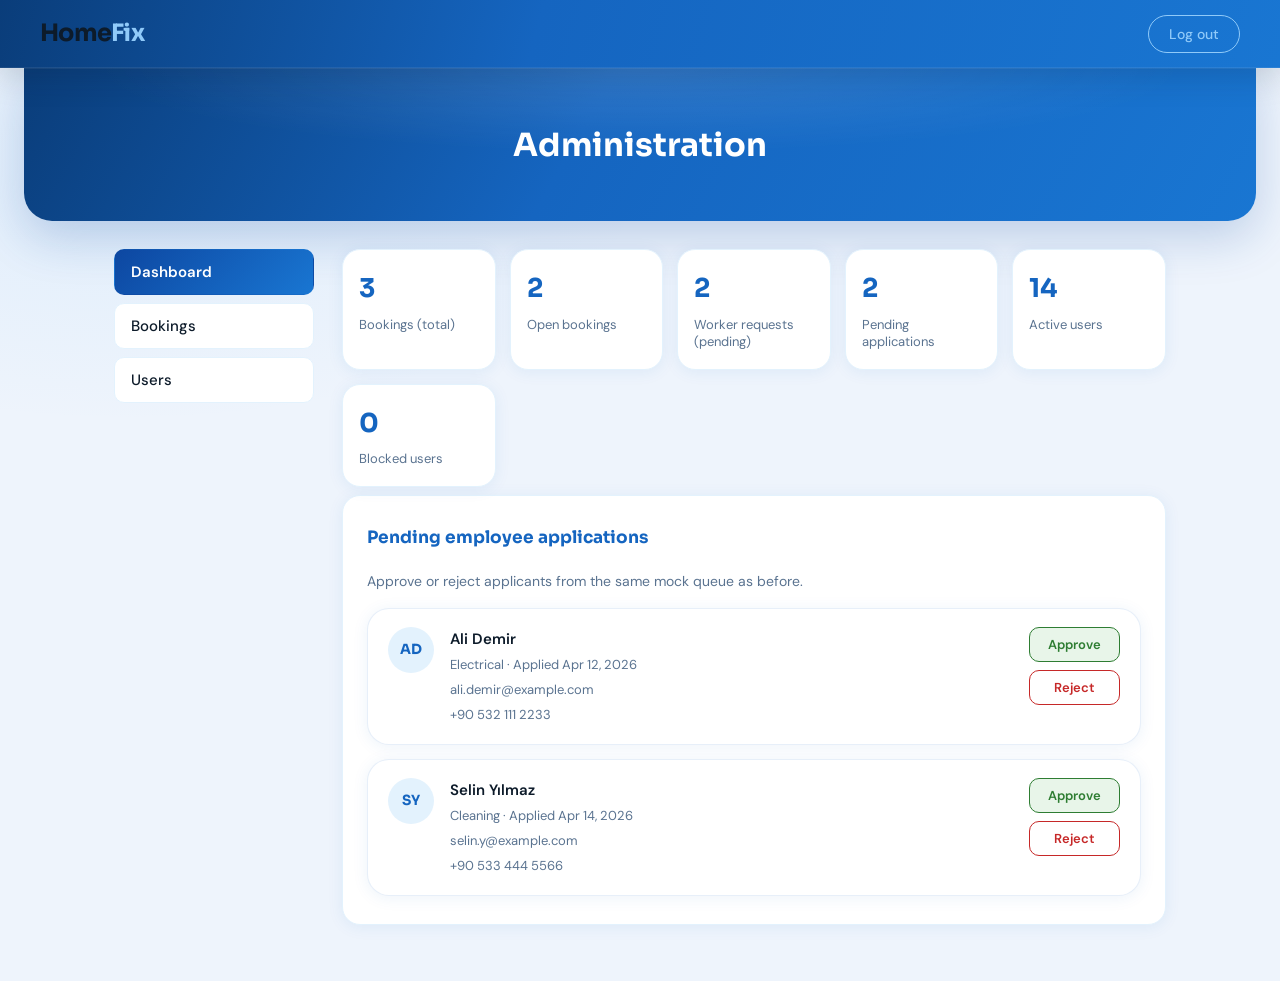
==== commit 24c05b35: "Enhance UI styling across all pages" ====
--- a/frontend-part/admin-panel.html
+++ b/frontend-part/admin-panel.html
@@ -10,10 +10,10 @@
         rel="stylesheet" />
 </head>
 
-<body class="page-admin">
+<body class="hf-app page-admin">
 
     <nav class="nav">
-        <a href="index.html" class="logo" style="text-decoration:none;color:inherit">Home<span>Fix</span></a>
+        <a href="index.html" class="logo">Home<span>Fix</span></a>
         <div class="nav-btns">
             <button class="btn-outline" onclick="handleLogout()">Log out</button>
         </div>
--- a/frontend-part/style.css
+++ b/frontend-part/style.css
@@ -30,58 +30,76 @@
 
 
 :root {
-    --blue-dark: #0d47a1;
+    --blue-dark: #0a3d7a;
     --blue-main: #1565c0;
     --blue-mid: #1976d2;
     --blue-light: #42a5f5;
     --blue-pale: #e3f2fd;
-    --blue-soft: #f0f6ff;
+    --blue-soft: #eef4fc;
     --accent: #90caf9;
     --white: #ffffff;
     --text-primary: #0d1b2a;
     --text-muted: #5a7390;
-    --radius-sm: 8px;
-    --radius-md: 12px;
-    --radius-lg: 16px;
-    --radius-xl: 24px;
-    --shadow-card: 0 2px 16px rgba(21, 101, 192, .10);
+    --radius-sm: 10px;
+    --radius-md: 14px;
+    --radius-lg: 18px;
+    --radius-xl: 22px;
+    --radius-2xl: 28px;
+    --radius-pill: 999px;
+    --shadow-card: 0 2px 16px rgba(21, 101, 192, 0.08);
+    --shadow-elevated: 0 12px 40px rgba(13, 71, 161, 0.12);
+    --shadow-nav: 0 1px 0 rgba(255, 255, 255, 0.06), 0 8px 32px rgba(13, 27, 42, 0.18);
+    --surface: #ffffff;
     --font-head: 'Sora', sans-serif;
     --font-body: 'DM Sans', sans-serif;
+    --ease-out: cubic-bezier(0.22, 1, 0.36, 1);
 }
 
 html {
     scroll-behavior: smooth;
 }
 
-body {
+body.hf-app {
     font-family: var(--font-body);
-    background: var(--blue-soft);
     color: var(--text-primary);
     line-height: 1.6;
+    -webkit-font-smoothing: antialiased;
+    -moz-osx-font-smoothing: grayscale;
+    background-color: var(--blue-soft);
+    background-image:
+        radial-gradient(ellipse 120% 80% at 50% -30%, rgba(25, 118, 210, 0.14), transparent 55%),
+        radial-gradient(ellipse 80% 50% at 100% 20%, rgba(66, 165, 245, 0.08), transparent 45%);
+    background-attachment: fixed;
 }
 
 /* ===========================
    NAVBAR
    =========================== */
 .nav {
-    background: var(--blue-main);
-    padding: 0 2.5rem;
-    height: 66px;
+    background: linear-gradient(105deg, #0a3d7a 0%, #1565c0 42%, #1976d2 100%);
+    padding: 0 clamp(1rem, 4vw, 2.5rem);
+    min-height: 68px;
     display: flex;
     align-items: center;
     justify-content: space-between;
     position: sticky;
     top: 0;
     z-index: 100;
-    box-shadow: 0 2px 12px rgba(13, 71, 161, .25);
+    box-shadow: var(--shadow-nav);
+    border-bottom: 1px solid rgba(255, 255, 255, 0.08);
 }
 
 .logo {
     font-family: var(--font-head);
-    font-size: 24px;
+    font-size: clamp(1.15rem, 2.5vw, 1.5rem);
     font-weight: 700;
     color: var(--white);
-    letter-spacing: -0.5px;
+    letter-spacing: -0.03em;
+}
+
+a.logo {
+    text-decoration: none;
+    color: inherit;
 }
 
 .logo span {
@@ -90,7 +108,34 @@
 
 .nav-btns {
     display: flex;
+    align-items: center;
+    flex-wrap: wrap;
     gap: 10px;
+    justify-content: flex-end;
+}
+
+.nav .btn-outline {
+    border-radius: var(--radius-pill);
+    padding: 9px 20px;
+    border-width: 1.5px;
+    transition: transform 0.15s var(--ease-out), background 0.2s, color 0.2s, box-shadow 0.2s;
+}
+
+.nav .btn-outline:hover {
+    transform: translateY(-1px);
+    box-shadow: 0 4px 14px rgba(0, 0, 0, 0.12);
+}
+
+.nav .btn-solid {
+    border-radius: var(--radius-pill);
+    padding: 9px 20px;
+    box-shadow: 0 2px 12px rgba(0, 0, 0, 0.12);
+    transition: transform 0.15s var(--ease-out), background 0.2s, box-shadow 0.2s;
+}
+
+.nav .btn-solid:hover {
+    transform: translateY(-1px);
+    box-shadow: 0 6px 18px rgba(0, 0, 0, 0.15);
 }
 
 .btn-outline {
@@ -152,13 +197,15 @@
   gap: 40px;
 } */
 .hero {
-    background: linear-gradient(180deg, #03325c 0%, #5b82ad 50%, #073da7 100%);
-    padding: 72px 2.5rem 80px;
+    background:
+        radial-gradient(ellipse 100% 120% at 50% -20%, rgba(144, 202, 249, 0.25), transparent 50%),
+        linear-gradient(165deg, #042c52 0%, #0d47a1 38%, #1976d2 78%, #1565c0 100%);
+    padding: clamp(3rem, 8vw, 5rem) clamp(1.25rem, 5vw, 2.5rem) clamp(3.5rem, 9vw, 5.25rem);
     display: flex;
     flex-direction: column;
     align-items: center;
     text-align: center;
-    gap: 40px;
+    gap: clamp(1.5rem, 4vw, 2.75rem);
 }
 
 
@@ -182,11 +229,12 @@
 
 .hero h1 {
     font-family: var(--font-head);
-    font-size: 46px;
+    font-size: clamp(2rem, 5.5vw, 2.9rem);
     font-weight: 700;
     color: var(--white);
-    line-height: 1.15;
+    line-height: 1.12;
     margin-bottom: 16px;
+    letter-spacing: -0.03em;
 }
 
 .hero h1 span {
@@ -202,13 +250,19 @@
 
 .search-bar {
     background: var(--white);
-    border-radius: var(--radius-md);
-    padding: 8px 8px 8px 16px;
+    border-radius: var(--radius-pill);
+    padding: 8px 10px 8px 18px;
     display: flex;
     align-items: center;
     gap: 10px;
     max-width: 500px;
-    box-shadow: 0 4px 24px rgba(0, 0, 0, .18);
+    box-shadow: 0 8px 32px rgba(13, 27, 42, 0.2);
+    border: 1px solid rgba(255, 255, 255, 0.35);
+}
+
+.search-bar--centered {
+    max-width: 560px;
+    margin: 20px auto 0;
 }
 
 .search-bar input {
@@ -222,20 +276,21 @@
 }
 
 .search-bar button {
-    background: var(--blue-main);
+    background: linear-gradient(135deg, var(--blue-dark), var(--blue-main));
     color: var(--white);
     border: none;
     padding: 10px 22px;
-    border-radius: var(--radius-sm);
+    border-radius: var(--radius-pill);
     cursor: pointer;
     font-size: 14px;
     font-weight: 600;
     font-family: var(--font-body);
-    transition: background .2s;
+    transition: transform 0.15s var(--ease-out), box-shadow 0.2s, filter 0.2s;
 }
 
 .search-bar button:hover {
-    background: var(--blue-mid);
+    filter: brightness(1.06);
+    box-shadow: 0 4px 16px rgba(13, 71, 161, 0.35);
 }
 
 .hero-tags {
@@ -309,14 +364,17 @@
 
 
 .hero-card {
-    background: rgba(255, 255, 255, .95);
-    border-radius: var(--radius-md);
+    background: rgba(255, 255, 255, 0.94);
+    backdrop-filter: blur(10px);
+    -webkit-backdrop-filter: blur(10px);
+    border-radius: var(--radius-lg);
+    border: 1px solid rgba(255, 255, 255, 0.45);
     padding: 14px 16px;
     display: flex;
     align-items: center;
     gap: 12px;
     min-width: 230px;
-    box-shadow: var(--shadow-card);
+    box-shadow: 0 10px 40px rgba(13, 27, 42, 0.18);
     animation: floatIn .6s ease forwards;
     opacity: 0;
 }
@@ -400,8 +458,8 @@
    SERVICES
    =========================== */
 .services {
-    padding: 72px 2.5rem;
-    background: var(--blue-soft);
+    padding: clamp(3rem, 8vw, 4.5rem) clamp(1.25rem, 5vw, 2.5rem);
+    background: transparent;
 }
 
 .section-header {
@@ -432,9 +490,9 @@
 
 .cards {
     display: grid;
-    grid-template-columns: repeat(3, 1fr);
-    gap: 16px;
-    max-width: 560px;
+    grid-template-columns: repeat(auto-fill, minmax(158px, 1fr));
+    gap: 18px;
+    max-width: 920px;
     margin: 0 auto;
 }
 
@@ -442,12 +500,12 @@
 
 
 .card {
-    background: var(--white);
-    border-radius: var(--radius-lg);
-    padding: 28px 14px 22px;
-    cursor: pointer;
-    border: 1.5px solid var(--blue-pale);
-    transition: all .22s;
+    background: var(--surface);
+    border-radius: var(--radius-xl);
+    padding: 26px 16px 22px;
+    cursor: pointer;
+    border: 1px solid rgba(21, 101, 192, 0.12);
+    transition: transform 0.22s var(--ease-out), box-shadow 0.22s, border-color 0.22s, background 0.22s;
     display: flex;
     flex-direction: column;
     align-items: center;
@@ -457,10 +515,10 @@
 }
 
 .card:hover {
-    border-color: var(--blue-main);
-    background: #e8f4fe;
-    transform: translateY(-3px);
-    box-shadow: 0 6px 24px rgba(21, 101, 192, .16);
+    border-color: rgba(21, 101, 192, 0.35);
+    background: linear-gradient(180deg, #fff 0%, #f3f9ff 100%);
+    transform: translateY(-4px);
+    box-shadow: var(--shadow-elevated);
 }
 
 .card-icon {
@@ -490,8 +548,8 @@
    HOW IT WORKS
    =========================== */
 .how {
-    padding: 72px 2.5rem;
-    background: var(--white);
+    padding: clamp(3rem, 8vw, 4.5rem) clamp(1.25rem, 5vw, 2.5rem);
+    background: linear-gradient(180deg, #fff 0%, #f7fafc 100%);
 }
 
 .steps {
@@ -513,10 +571,10 @@
 }
 
 .step-num {
-    width: 44px;
-    height: 44px;
-    border-radius: 50%;
-    background: var(--blue-main);
+    width: 46px;
+    height: 46px;
+    border-radius: 14px;
+    background: linear-gradient(145deg, var(--blue-main), var(--blue-mid));
     color: var(--white);
     font-family: var(--font-head);
     font-size: 18px;
@@ -525,6 +583,7 @@
     align-items: center;
     justify-content: center;
     margin: 0 auto 14px;
+    box-shadow: 0 6px 18px rgba(21, 101, 192, 0.28);
 }
 
 .step h4 {
@@ -552,13 +611,14 @@
    STATS
    =========================== */
 .stats {
-    background: var(--blue-main);
-    padding: 40px 2.5rem;
+    background: linear-gradient(105deg, #0d47a1 0%, #1565c0 50%, #1976d2 100%);
+    padding: clamp(2rem, 5vw, 3rem) clamp(1.25rem, 4vw, 2.5rem);
     display: flex;
     align-items: center;
     justify-content: center;
     flex-wrap: wrap;
     gap: 0;
+    border-block: 1px solid rgba(255, 255, 255, 0.08);
 }
 
 .stat {
@@ -619,28 +679,31 @@
 }
 
 .btn-cta-white {
-    background: var(--blue-main);
+    background: linear-gradient(135deg, var(--blue-dark), var(--blue-main));
     color: var(--white);
     border: none;
     padding: 14px 32px;
-    border-radius: var(--radius-sm);
+    border-radius: var(--radius-pill);
     cursor: pointer;
     font-size: 15px;
     font-weight: 600;
     font-family: var(--font-body);
-    transition: background .2s;
+    transition: transform 0.15s var(--ease-out), box-shadow 0.2s, filter 0.2s;
+    box-shadow: 0 6px 24px rgba(13, 71, 161, 0.3);
 }
 
 .btn-cta-white:hover {
-    background: var(--blue-dark);
+    filter: brightness(1.05);
+    transform: translateY(-2px);
+    box-shadow: 0 10px 32px rgba(13, 71, 161, 0.38);
 }
 
 .btn-cta-ghost {
-    background: transparent;
-    color: var(--blue-main);
-    border: 1.5px solid var(--blue-main);
+    background: rgba(255, 255, 255, 0.75);
+    color: var(--blue-main);
+    border: 1.5px solid rgba(21, 101, 192, 0.25);
     padding: 14px 32px;
-    border-radius: var(--radius-sm);
+    border-radius: var(--radius-pill);
     cursor: pointer;
     font-size: 15px;
     font-weight: 600;
@@ -650,15 +713,17 @@
 
 .btn-cta-ghost:hover {
     background: var(--blue-pale);
+    border-color: var(--blue-main);
 }
 
 /* ===========================
    FOOTER
    =========================== */
 .footer {
-    background: var(--blue-dark);
-    padding: 24px 2rem;
+    background: linear-gradient(180deg, #082f5c 0%, #0a3d7a 100%);
+    padding: 28px 2rem 32px;
     text-align: center;
+    border-top: 1px solid rgba(255, 255, 255, 0.06);
 }
 
 .footer-logo {
@@ -686,12 +751,13 @@
     display: none;
     position: fixed;
     inset: 0;
-    background: rgba(13, 27, 42, .55);
+    background: rgba(10, 30, 52, 0.58);
     z-index: 200;
     align-items: center;
     justify-content: center;
     padding: 16px;
-    backdrop-filter: blur(2px);
+    backdrop-filter: blur(8px);
+    -webkit-backdrop-filter: blur(8px);
 }
 
 .overlay.active {
@@ -699,14 +765,15 @@
 }
 
 .modal {
-    background: var(--white);
-    border-radius: var(--radius-xl);
-    padding: 36px 32px;
+    background: linear-gradient(180deg, #fff 0%, #fafdff 100%);
+    border-radius: var(--radius-2xl);
+    border: 1px solid rgba(21, 101, 192, 0.1);
+    padding: 38px 32px 34px;
     width: 100%;
     max-width: 420px;
     position: relative;
-    box-shadow: 0 16px 48px rgba(13, 71, 161, .22);
-    animation: modalIn .25s ease;
+    box-shadow: var(--shadow-elevated);
+    animation: modalIn .28s var(--ease-out);
 }
 
 @keyframes modalIn {
@@ -760,9 +827,9 @@
 
 .role-tab {
     flex: 1;
-    padding: 9px;
+    padding: 9px 10px;
     border: 1.5px solid var(--blue-pale);
-    border-radius: var(--radius-sm);
+    border-radius: var(--radius-pill);
     cursor: pointer;
     font-size: 13px;
     font-weight: 500;
@@ -841,21 +908,24 @@
 
 .btn-main {
     width: 100%;
-    background: var(--blue-main);
+    background: linear-gradient(135deg, var(--blue-dark), var(--blue-main));
     color: var(--white);
     border: none;
-    padding: 13px;
-    border-radius: var(--radius-sm);
+    padding: 13px 16px;
+    border-radius: var(--radius-md);
     font-size: 15px;
     font-weight: 600;
     font-family: var(--font-body);
     cursor: pointer;
-    transition: background .2s;
+    transition: transform 0.15s var(--ease-out), box-shadow 0.2s, filter 0.2s;
     margin-top: 4px;
+    box-shadow: 0 4px 16px rgba(21, 101, 192, 0.28);
 }
 
 .btn-main:hover {
-    background: var(--blue-dark);
+    filter: brightness(1.05);
+    transform: translateY(-1px);
+    box-shadow: 0 8px 24px rgba(21, 101, 192, 0.35);
 }
 
 .switch {
@@ -948,23 +1018,31 @@
 
 /* === USER DASHBOARD === */
 .nav-link {
-    color: #90caf9;
+    color: rgba(255, 255, 255, 0.88);
     text-decoration: none;
     font-size: 14px;
     font-weight: 500;
     padding: 9px 16px;
-    transition: color .2s;
+    border-radius: var(--radius-pill);
+    transition: background 0.2s, color 0.2s;
 }
 
 .nav-link:hover {
     color: #fff;
+    background: rgba(255, 255, 255, 0.12);
 }
 
 .dash-search-section {
-    background: linear-gradient(135deg, #0d47a1, #1976d2);
-    padding: 48px 2.5rem 36px;
+    background:
+        radial-gradient(ellipse 80% 100% at 50% 0%, rgba(255, 255, 255, 0.12), transparent 55%),
+        linear-gradient(120deg, #0a3d7a 0%, #1565c0 45%, #1976d2 100%);
+    padding: clamp(2.25rem, 5vw, 3.25rem) clamp(1.25rem, 4vw, 2.5rem) clamp(2rem, 4vw, 2.75rem);
     text-align: center;
     color: #fff;
+    border-bottom-left-radius: var(--radius-2xl);
+    border-bottom-right-radius: var(--radius-2xl);
+    margin: 0 clamp(0.5rem, 2vw, 1.5rem);
+    box-shadow: 0 16px 48px rgba(13, 71, 161, 0.22);
 }
 
 .dash-search-section h1 {
@@ -1064,21 +1142,21 @@
 }
 
 .emp-card {
-    background: #fff;
-    border-radius: var(--radius-lg);
+    background: var(--surface);
+    border-radius: var(--radius-xl);
     padding: 24px 20px;
-    border: 1.5px solid var(--blue-pale);
+    border: 1px solid rgba(21, 101, 192, 0.1);
     box-shadow: var(--shadow-card);
-    transition: all .22s;
+    transition: transform 0.22s var(--ease-out), box-shadow 0.22s, border-color 0.22s;
     display: flex;
     flex-direction: column;
     gap: 10px;
 }
 
 .emp-card:hover {
-    border-color: var(--blue-main);
-    transform: translateY(-3px);
-    box-shadow: 0 6px 24px rgba(21, 101, 192, .16);
+    border-color: rgba(21, 101, 192, 0.35);
+    transform: translateY(-4px);
+    box-shadow: var(--shadow-elevated);
 }
 
 .emp-card-top {
@@ -1155,20 +1233,22 @@
 .emp-card .btn-profile {
     margin-top: 4px;
     width: 100%;
-    background: var(--blue-main);
+    background: linear-gradient(135deg, var(--blue-dark), var(--blue-main));
     color: #fff;
     border: none;
-    padding: 10px;
-    border-radius: var(--radius-sm);
+    padding: 11px;
+    border-radius: var(--radius-md);
     font-size: 14px;
     font-weight: 600;
     font-family: var(--font-body);
     cursor: pointer;
-    transition: background .2s;
+    transition: transform 0.15s var(--ease-out), filter 0.2s, box-shadow 0.2s;
+    box-shadow: 0 4px 14px rgba(21, 101, 192, 0.25);
 }
 
 .emp-card .btn-profile:hover {
-    background: var(--blue-dark);
+    filter: brightness(1.06);
+    transform: translateY(-1px);
 }
 
 .no-results {
@@ -1185,6 +1265,9 @@
 
     .dash-search-section {
         padding: 36px 1rem 28px;
+        margin: 0;
+        border-bottom-left-radius: var(--radius-lg);
+        border-bottom-right-radius: var(--radius-lg);
     }
 
     .dash-search-section h1 {
@@ -1207,9 +1290,9 @@
 }
 
 .profile-left {
-    background: #fff;
-    border-radius: var(--radius-lg);
-    border: 1.5px solid var(--blue-pale);
+    background: linear-gradient(180deg, #fff 0%, #f8fbff 100%);
+    border-radius: var(--radius-2xl);
+    border: 1px solid rgba(21, 101, 192, 0.12);
     box-shadow: var(--shadow-card);
     padding: 32px 24px;
     display: flex;
@@ -1223,8 +1306,8 @@
 .profile-avatar {
     width: 80px;
     height: 80px;
-    border-radius: 50%;
-    background: var(--blue-pale);
+    border-radius: 22px;
+    background: linear-gradient(145deg, var(--blue-pale), #fff);
     color: var(--blue-main);
     font-size: 26px;
     font-weight: 700;
@@ -1232,6 +1315,7 @@
     align-items: center;
     justify-content: center;
     font-family: var(--font-head);
+    box-shadow: 0 0 0 3px #fff, 0 0 0 5px rgba(21, 101, 192, 0.12);
 }
 
 .profile-name {
@@ -1300,9 +1384,9 @@
 }
 
 .review-item {
-    background: #fff;
-    border-radius: var(--radius-md);
-    border: 1.5px solid var(--blue-pale);
+    background: var(--surface);
+    border-radius: var(--radius-lg);
+    border: 1px solid rgba(21, 101, 192, 0.1);
     padding: 16px 18px;
     box-shadow: var(--shadow-card);
 }
@@ -1338,9 +1422,9 @@
 }
 
 .review-form {
-    background: #fff;
-    border-radius: var(--radius-lg);
-    border: 1.5px solid var(--blue-pale);
+    background: linear-gradient(180deg, #fff 0%, #fafdff 100%);
+    border-radius: var(--radius-xl);
+    border: 1px solid rgba(21, 101, 192, 0.12);
     padding: 24px 20px;
     box-shadow: var(--shadow-card);
     display: flex;
@@ -1735,15 +1819,21 @@
 }
 
 .booking-card {
-    background: #fff;
-    border-radius: var(--radius-lg);
-    border: 1.5px solid var(--blue-pale);
+    background: var(--surface);
+    border-radius: var(--radius-xl);
+    border: 1px solid rgba(21, 101, 192, 0.1);
     padding: 18px 20px;
     box-shadow: var(--shadow-card);
     display: flex;
     align-items: center;
     gap: 16px;
     flex-wrap: wrap;
+    transition: border-color 0.2s, box-shadow 0.2s;
+}
+
+.booking-card:hover {
+    border-color: rgba(21, 101, 192, 0.22);
+    box-shadow: 0 6px 22px rgba(13, 71, 161, 0.08);
 }
 
 .booking-avatar {
@@ -1860,22 +1950,24 @@
 }
 
 .btn-request {
-    background: var(--blue-main);
+    background: linear-gradient(135deg, var(--blue-dark), var(--blue-main));
     color: #fff;
     border: none;
     padding: 12px 20px;
-    border-radius: var(--radius-sm);
+    border-radius: var(--radius-md);
     font-size: 14px;
     font-weight: 600;
     font-family: var(--font-body);
     cursor: pointer;
-    transition: background .2s;
+    transition: transform 0.15s var(--ease-out), box-shadow 0.2s, filter 0.2s;
     margin-top: 6px;
     width: 100%;
+    box-shadow: 0 4px 16px rgba(21, 101, 192, 0.28);
 }
 
 .btn-request:hover {
-    background: var(--blue-dark);
+    filter: brightness(1.06);
+    transform: translateY(-1px);
 }
 
 .booking-status.pending {
@@ -1981,11 +2073,24 @@
     padding: 32px 1.5rem 56px;
 }
 
+.panel-section-title {
+    margin: 28px 0 14px;
+    font-size: 15px;
+    font-weight: 600;
+    color: var(--text-primary);
+}
+
 .panel-hint {
     font-size: 14px;
     color: var(--text-muted);
     margin: 0 0 16px;
     line-height: 1.45;
+}
+
+.panel-stack .form-card {
+    border-radius: var(--radius-xl);
+    border: 1px solid rgba(21, 101, 192, 0.1);
+    box-shadow: var(--shadow-card);
 }
 
 .panel-availability-card h2 {
@@ -2301,4 +2406,342 @@
     .admin-modal-grid {
         grid-template-columns: 1fr;
     }
+}
+
+/* === My Account (modern layout) === */
+.page-my-account {
+    min-height: 100vh;
+    background:
+        radial-gradient(1200px 480px at 12% -8%, rgba(25, 118, 210, 0.12), transparent 55%),
+        radial-gradient(900px 400px at 88% 0%, rgba(66, 165, 245, 0.1), transparent 50%),
+        var(--blue-soft);
+}
+
+.page-my-account .account-section--modern {
+    max-width: 920px;
+    margin: 0 auto;
+    padding: 28px 1.25rem 64px;
+}
+
+.page-my-account .account-hero-card {
+    display: flex;
+    flex-wrap: wrap;
+    align-items: center;
+    justify-content: space-between;
+    gap: 20px;
+    padding: 26px 28px;
+    margin-bottom: 28px;
+    background: linear-gradient(135deg, #fff 0%, #f8fbff 100%);
+    border: 1px solid rgba(21, 101, 192, 0.12);
+    border-radius: var(--radius-xl);
+    box-shadow: 0 8px 32px rgba(13, 71, 161, 0.08), 0 1px 0 rgba(255, 255, 255, 0.8) inset;
+}
+
+.page-my-account .account-hero-main {
+    display: flex;
+    align-items: center;
+    gap: 22px;
+    min-width: 0;
+}
+
+.page-my-account .account-avatar--hero {
+    width: 84px;
+    height: 84px;
+    font-size: 26px;
+    border-radius: 22px;
+    background: linear-gradient(145deg, var(--blue-pale), #fff);
+    box-shadow: 0 0 0 3px #fff, 0 0 0 5px rgba(21, 101, 192, 0.15);
+}
+
+.page-my-account .account-eyebrow {
+    font-size: 11px;
+    font-weight: 700;
+    letter-spacing: 0.12em;
+    text-transform: uppercase;
+    color: var(--blue-main);
+    margin: 0 0 6px;
+}
+
+.page-my-account .account-header-info h1 {
+    font-size: clamp(1.35rem, 3vw, 1.75rem);
+    margin: 0 0 4px;
+    letter-spacing: -0.02em;
+}
+
+.page-my-account .account-hero-email {
+    font-size: 15px;
+    color: var(--text-muted);
+    margin: 0 0 12px;
+}
+
+.page-my-account .account-photo-pill {
+    display: inline-flex;
+    align-items: center;
+    padding: 7px 14px;
+    font-size: 13px;
+    font-weight: 600;
+    color: var(--blue-main);
+    background: #fff;
+    border: 1.5px solid var(--blue-pale);
+    border-radius: 100px;
+    cursor: pointer;
+    transition: border 0.2s, box-shadow 0.2s;
+}
+
+.page-my-account .account-photo-pill:hover {
+    border-color: var(--blue-main);
+    box-shadow: 0 2px 10px rgba(21, 101, 192, 0.12);
+}
+
+.page-my-account .account-hero-cta {
+    flex-shrink: 0;
+    padding: 11px 20px;
+    font-size: 14px;
+    font-weight: 600;
+    font-family: var(--font-body);
+    color: #fff;
+    text-decoration: none;
+    border-radius: 100px;
+    background: linear-gradient(135deg, #0d47a1, #1976d2);
+    box-shadow: 0 4px 16px rgba(13, 71, 161, 0.28);
+    transition: transform 0.15s, box-shadow 0.2s;
+}
+
+.page-my-account .account-hero-cta:hover {
+    transform: translateY(-1px);
+    box-shadow: 0 8px 24px rgba(13, 71, 161, 0.35);
+}
+
+.page-my-account .account-tabs--segmented {
+    display: inline-flex;
+    flex-wrap: wrap;
+    gap: 6px;
+    padding: 6px;
+    margin-bottom: 28px;
+    background: rgba(255, 255, 255, 0.75);
+    border: 1px solid rgba(21, 101, 192, 0.1);
+    border-radius: 100px;
+    box-shadow: 0 2px 12px rgba(13, 71, 161, 0.06);
+}
+
+.page-my-account .account-tabs--segmented .acc-tab {
+    display: inline-flex;
+    align-items: center;
+    gap: 8px;
+    margin-bottom: 0;
+    padding: 11px 22px;
+    border: none;
+    border-bottom: none;
+    border-radius: 100px;
+    font-size: 14px;
+    font-weight: 600;
+    color: var(--text-muted);
+    background: transparent;
+    transition: background 0.2s, color 0.2s, box-shadow 0.2s;
+}
+
+.page-my-account .account-tabs--segmented .acc-tab:hover {
+    color: var(--blue-main);
+    background: rgba(227, 242, 253, 0.6);
+}
+
+.page-my-account .account-tabs--segmented .acc-tab.active {
+    color: var(--blue-main);
+    background: #fff;
+    box-shadow: 0 2px 12px rgba(21, 101, 192, 0.12);
+    border-bottom: none;
+}
+
+.page-my-account .acc-tab-icon {
+    font-size: 10px;
+    opacity: 0.75;
+}
+
+.page-my-account .account-tab-panel {
+    animation: accountFade 0.35s ease;
+}
+
+@keyframes accountFade {
+    from {
+        opacity: 0;
+        transform: translateY(6px);
+    }
+
+    to {
+        opacity: 1;
+        transform: translateY(0);
+    }
+}
+
+.page-my-account .account-cards-grid {
+    display: grid;
+    grid-template-columns: repeat(2, 1fr);
+    gap: 22px;
+    align-items: start;
+}
+
+.page-my-account .account-card {
+    height: 100%;
+    display: flex;
+    flex-direction: column;
+    border-radius: var(--radius-xl);
+    border: 1px solid rgba(21, 101, 192, 0.1);
+    box-shadow: 0 4px 24px rgba(13, 71, 161, 0.06);
+    padding: 26px 24px 22px;
+}
+
+.page-my-account .account-card-head {
+    margin-bottom: 18px;
+}
+
+.page-my-account .account-card-head h2 {
+    margin-bottom: 6px;
+    font-size: 18px;
+}
+
+.page-my-account .account-card-desc {
+    font-size: 13px;
+    color: var(--text-muted);
+    line-height: 1.45;
+    margin: 0;
+}
+
+.page-my-account .account-card .form-row:last-of-type {
+    margin-bottom: 0;
+}
+
+.page-my-account .account-card-footer {
+    margin-top: auto;
+    padding-top: 22px;
+}
+
+.page-my-account .account-btn-save {
+    width: 100%;
+    max-width: none;
+    padding: 12px 20px;
+    border-radius: var(--radius-sm);
+}
+
+.page-my-account .account-btn-save--outline {
+    background: #fff;
+    border: 1.5px solid var(--blue-main);
+    color: var(--blue-main);
+}
+
+.page-my-account .account-btn-save--outline:hover {
+    background: var(--blue-pale);
+}
+
+.page-my-account .account-bookings-shell {
+    background: linear-gradient(135deg, #fff 0%, #f8fbff 100%);
+    border: 1px solid rgba(21, 101, 192, 0.1);
+    border-radius: var(--radius-xl);
+    padding: 24px 22px 26px;
+    box-shadow: 0 4px 24px rgba(13, 71, 161, 0.06);
+}
+
+.page-my-account .account-bookings-head {
+    margin-bottom: 18px;
+}
+
+.page-my-account .account-bookings-title {
+    font-family: var(--font-head);
+    font-size: 18px;
+    font-weight: 700;
+    color: var(--blue-main);
+    margin: 0 0 4px;
+}
+
+.page-my-account .account-bookings-sub {
+    font-size: 14px;
+    color: var(--text-muted);
+    margin: 0;
+}
+
+.page-my-account .account-bookings-empty {
+    margin-top: 12px;
+    padding: 16px;
+    border-radius: var(--radius-md);
+    background: #fff;
+    border: 1px dashed var(--blue-pale);
+}
+
+.page-my-account .account-bookings-empty a {
+    color: var(--blue-main);
+    font-weight: 600;
+    text-decoration: none;
+}
+
+.page-my-account .account-bookings-empty a:hover {
+    text-decoration: underline;
+}
+
+.page-my-account .account-tab-panel .booking-card {
+    border-radius: var(--radius-lg);
+    transition: box-shadow 0.2s, border-color 0.2s;
+}
+
+.page-my-account .account-tab-panel .booking-card:hover {
+    border-color: rgba(21, 101, 192, 0.22);
+    box-shadow: 0 6px 20px rgba(13, 71, 161, 0.08);
+}
+
+@media (max-width: 768px) {
+    .page-my-account .account-hero-card {
+        flex-direction: column;
+        align-items: flex-start;
+    }
+
+    .page-my-account .account-hero-cta {
+        width: 100%;
+        text-align: center;
+    }
+
+    .page-my-account .account-cards-grid {
+        grid-template-columns: 1fr;
+    }
+
+    .page-my-account .account-tabs--segmented {
+        width: 100%;
+        justify-content: stretch;
+    }
+
+    .page-my-account .account-tabs--segmented .acc-tab {
+        flex: 1;
+        justify-content: center;
+    }
+}
+
+/* --- App page shells (beyond default hf-app mesh) --- */
+body.hf-app.page-admin {
+    background-image:
+        radial-gradient(ellipse 100% 70% at 70% -15%, rgba(25, 118, 210, 0.12), transparent 50%),
+        radial-gradient(ellipse 90% 60% at 10% 20%, rgba(66, 165, 245, 0.08), transparent 45%);
+    background-color: var(--blue-soft);
+    background-attachment: fixed;
+}
+
+body.hf-app.page-profile {
+    background-image:
+        radial-gradient(ellipse 80% 60% at 100% 0%, rgba(25, 118, 210, 0.1), transparent 50%),
+        radial-gradient(ellipse 70% 50% at 0% 80%, rgba(66, 165, 245, 0.06), transparent 45%);
+    background-color: var(--blue-soft);
+    background-attachment: fixed;
+}
+
+body.hf-app.page-worker,
+body.hf-app.page-browse {
+    background-image:
+        radial-gradient(ellipse 90% 55% at 50% -10%, rgba(25, 118, 210, 0.1), transparent 48%),
+        radial-gradient(ellipse 60% 40% at 100% 60%, rgba(66, 165, 245, 0.05), transparent 40%);
+    background-color: var(--blue-soft);
+    background-attachment: fixed;
+}
+
+body.hf-app.hf-home {
+    background-image:
+        radial-gradient(ellipse 120% 80% at 50% -25%, rgba(25, 118, 210, 0.18), transparent 55%),
+        radial-gradient(ellipse 80% 50% at 100% 30%, rgba(66, 165, 245, 0.08), transparent 45%);
+    background-color: #e8eef8;
+    background-attachment: fixed;
 }
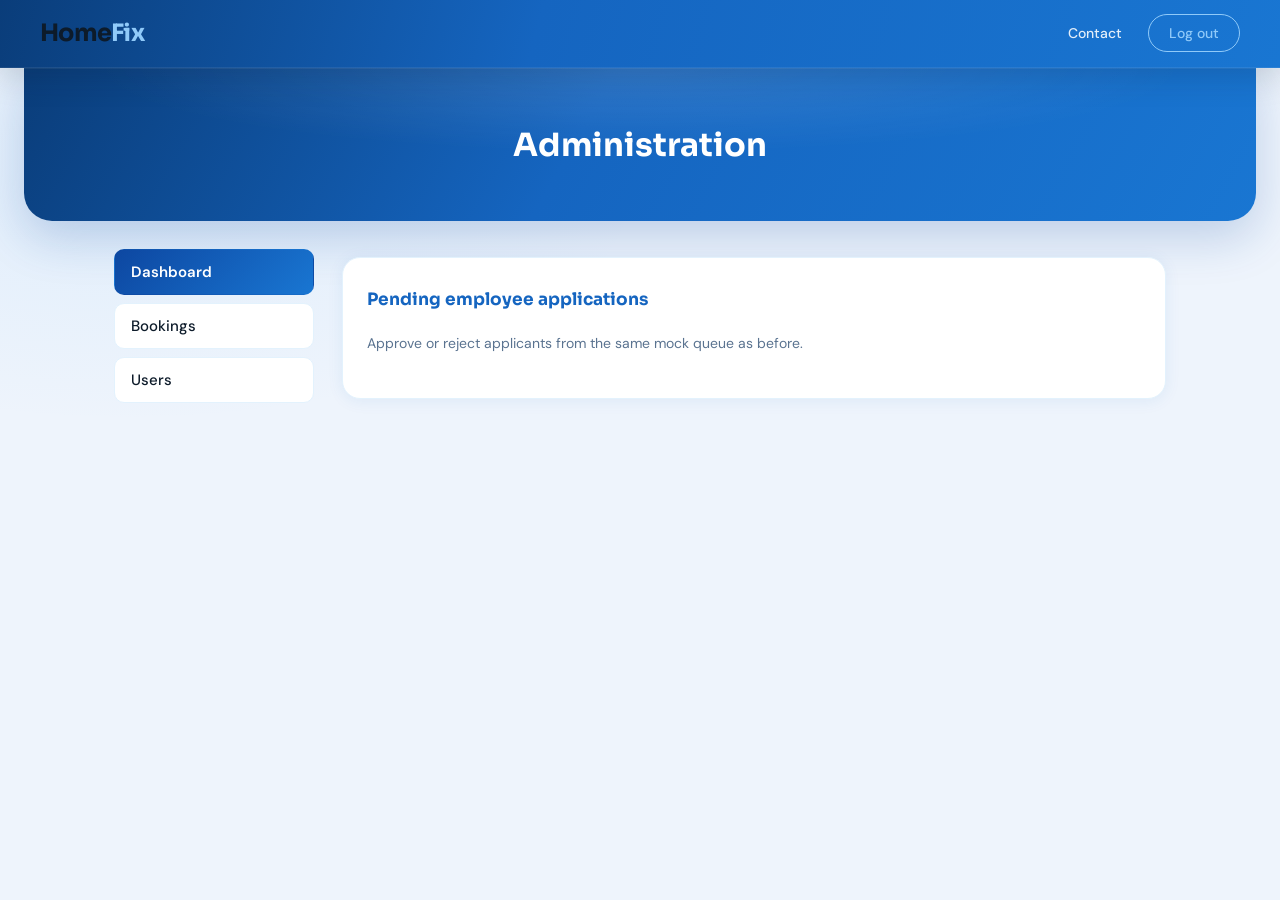
==== commit bc43920c: "add contact us page" ====
--- a/frontend-part/admin-panel.html
+++ b/frontend-part/admin-panel.html
@@ -15,6 +15,7 @@
     <nav class="nav">
         <a href="index.html" class="logo">Home<span>Fix</span></a>
         <div class="nav-btns">
+            <a href="contact-us.html" class="nav-link">Contact</a>
             <button class="btn-outline" onclick="handleLogout()">Log out</button>
         </div>
     </nav>
--- a/frontend-part/style.css
+++ b/frontend-part/style.css
@@ -2744,4 +2744,133 @@
         radial-gradient(ellipse 80% 50% at 100% 30%, rgba(66, 165, 245, 0.08), transparent 45%);
     background-color: #e8eef8;
     background-attachment: fixed;
-}+}
+
+/* === Contact (brief, slightly different) === */
+.page-contact {
+    background:
+        radial-gradient(900px 520px at 15% -10%, rgba(37, 99, 235, 0.16), transparent 55%),
+        radial-gradient(760px 420px at 85% 5%, rgba(56, 189, 248, 0.14), transparent 50%),
+        #eef4ff;
+    min-height: 100vh;
+}
+
+.contact-brief-wrap {
+    max-width: 820px;
+    margin: 0 auto;
+    padding: 56px 20px 80px;
+}
+
+.contact-brief-card {
+    background: linear-gradient(145deg, #ffffff 0%, #f8fbff 100%);
+    border: 1px solid rgba(21, 101, 192, 0.14);
+    border-radius: 24px;
+    padding: 34px 28px;
+    box-shadow: 0 16px 46px rgba(13, 71, 161, 0.13);
+}
+
+.contact-brief-eyebrow {
+    font-size: 12px;
+    letter-spacing: 0.12em;
+    text-transform: uppercase;
+    font-weight: 700;
+    color: #1565c0;
+    margin-bottom: 8px;
+}
+
+.contact-brief-card h1 {
+    font-family: var(--font-head);
+    font-size: clamp(1.8rem, 4vw, 2.35rem);
+    line-height: 1.12;
+    margin-bottom: 14px;
+    color: var(--text-primary);
+}
+
+.contact-brief-text {
+    color: var(--text-muted);
+    font-size: 15px;
+    margin-bottom: 24px;
+    max-width: 62ch;
+}
+
+.contact-brief-items {
+    display: grid;
+    grid-template-columns: repeat(auto-fit, minmax(220px, 1fr));
+    gap: 14px;
+    margin-bottom: 18px;
+}
+
+.contact-item {
+    display: flex;
+    gap: 12px;
+    align-items: center;
+    text-decoration: none;
+    color: var(--text-primary);
+    background: #fff;
+    border: 1px solid rgba(21, 101, 192, 0.14);
+    border-radius: 14px;
+    padding: 14px 14px;
+    transition: transform 0.15s ease, box-shadow 0.2s ease, border-color 0.2s ease;
+}
+
+.contact-item:hover {
+    transform: translateY(-2px);
+    border-color: rgba(21, 101, 192, 0.3);
+    box-shadow: 0 8px 24px rgba(21, 101, 192, 0.14);
+}
+
+.contact-item.whatsapp {
+    border-color: rgba(22, 163, 74, 0.28);
+}
+
+.contact-item.whatsapp:hover {
+    border-color: rgba(22, 163, 74, 0.5);
+    box-shadow: 0 8px 24px rgba(22, 163, 74, 0.16);
+}
+
+.contact-icon {
+    width: 42px;
+    height: 42px;
+    border-radius: 12px;
+    display: inline-flex;
+    align-items: center;
+    justify-content: center;
+    background: #e8f2ff;
+    font-size: 18px;
+    flex-shrink: 0;
+}
+
+.contact-item strong {
+    display: block;
+    font-size: 14px;
+    line-height: 1.2;
+}
+
+.contact-item small {
+    display: block;
+    margin-top: 3px;
+    color: var(--text-muted);
+    font-size: 13px;
+}
+
+.contact-note {
+    margin: 0;
+    color: var(--text-muted);
+    font-size: 13px;
+}
+
+.footer-contact-link {
+    color: var(--accent);
+    text-decoration: none;
+    font-weight: 600;
+}
+
+.footer-contact-link:hover {
+    color: #fff;
+    text-decoration: underline;
+}
+
+.nav-link-active {
+    background: rgba(255, 255, 255, 0.16);
+    color: #fff;
+}
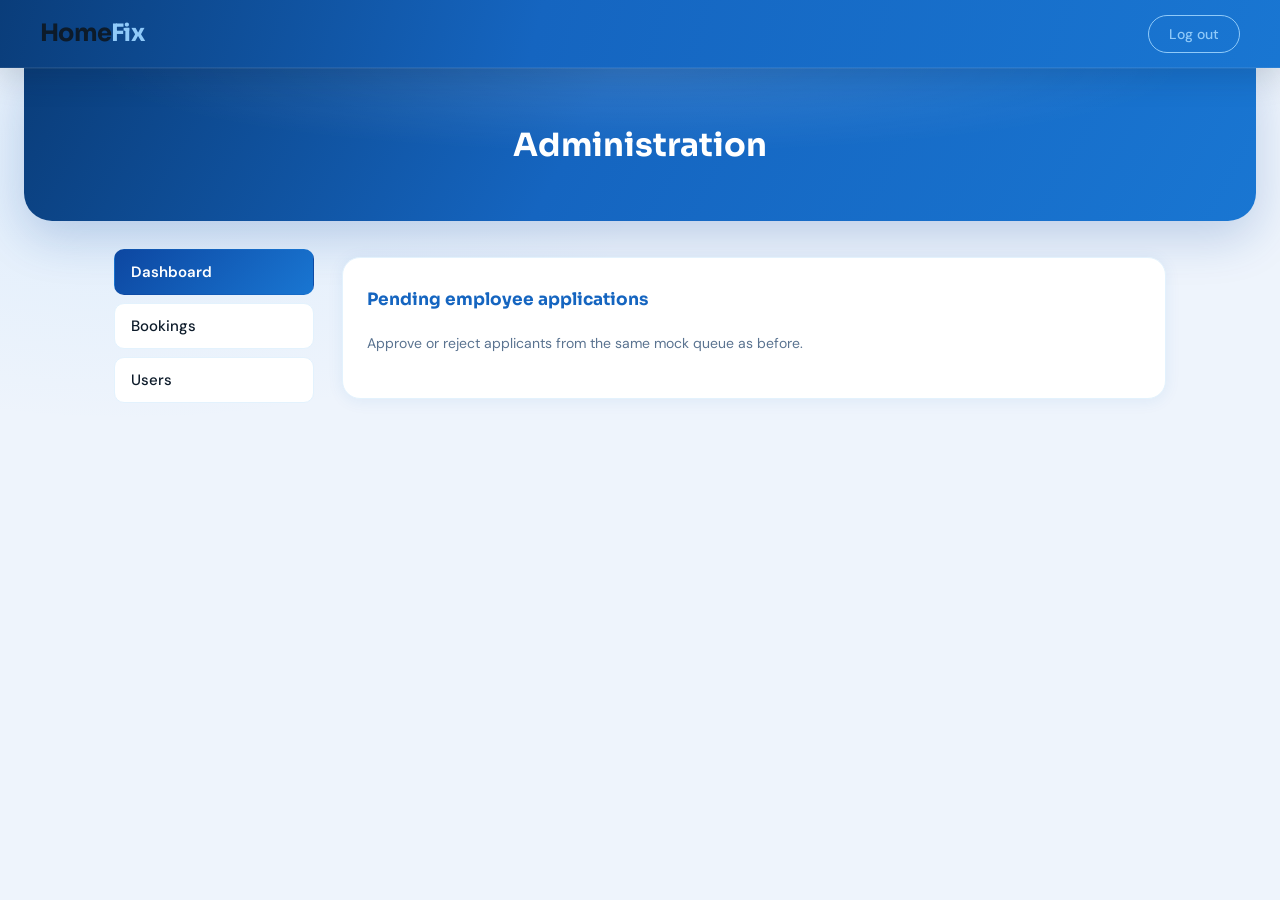
==== commit 046e6dae: "Wire admin panel, My Account, and user dashboard to api.js and refine UI" ====
--- a/frontend-part/admin-panel.html
+++ b/frontend-part/admin-panel.html
@@ -15,7 +15,6 @@
     <nav class="nav">
         <a href="index.html" class="logo">Home<span>Fix</span></a>
         <div class="nav-btns">
-            <a href="contact-us.html" class="nav-link">Contact</a>
             <button class="btn-outline" onclick="handleLogout()">Log out</button>
         </div>
     </nav>
@@ -122,6 +121,7 @@
     </div>
 
     <script src="mock-data.js"></script>
+    <script src="api.js"></script>
     <script src="app.js"></script>
 </body>
 
